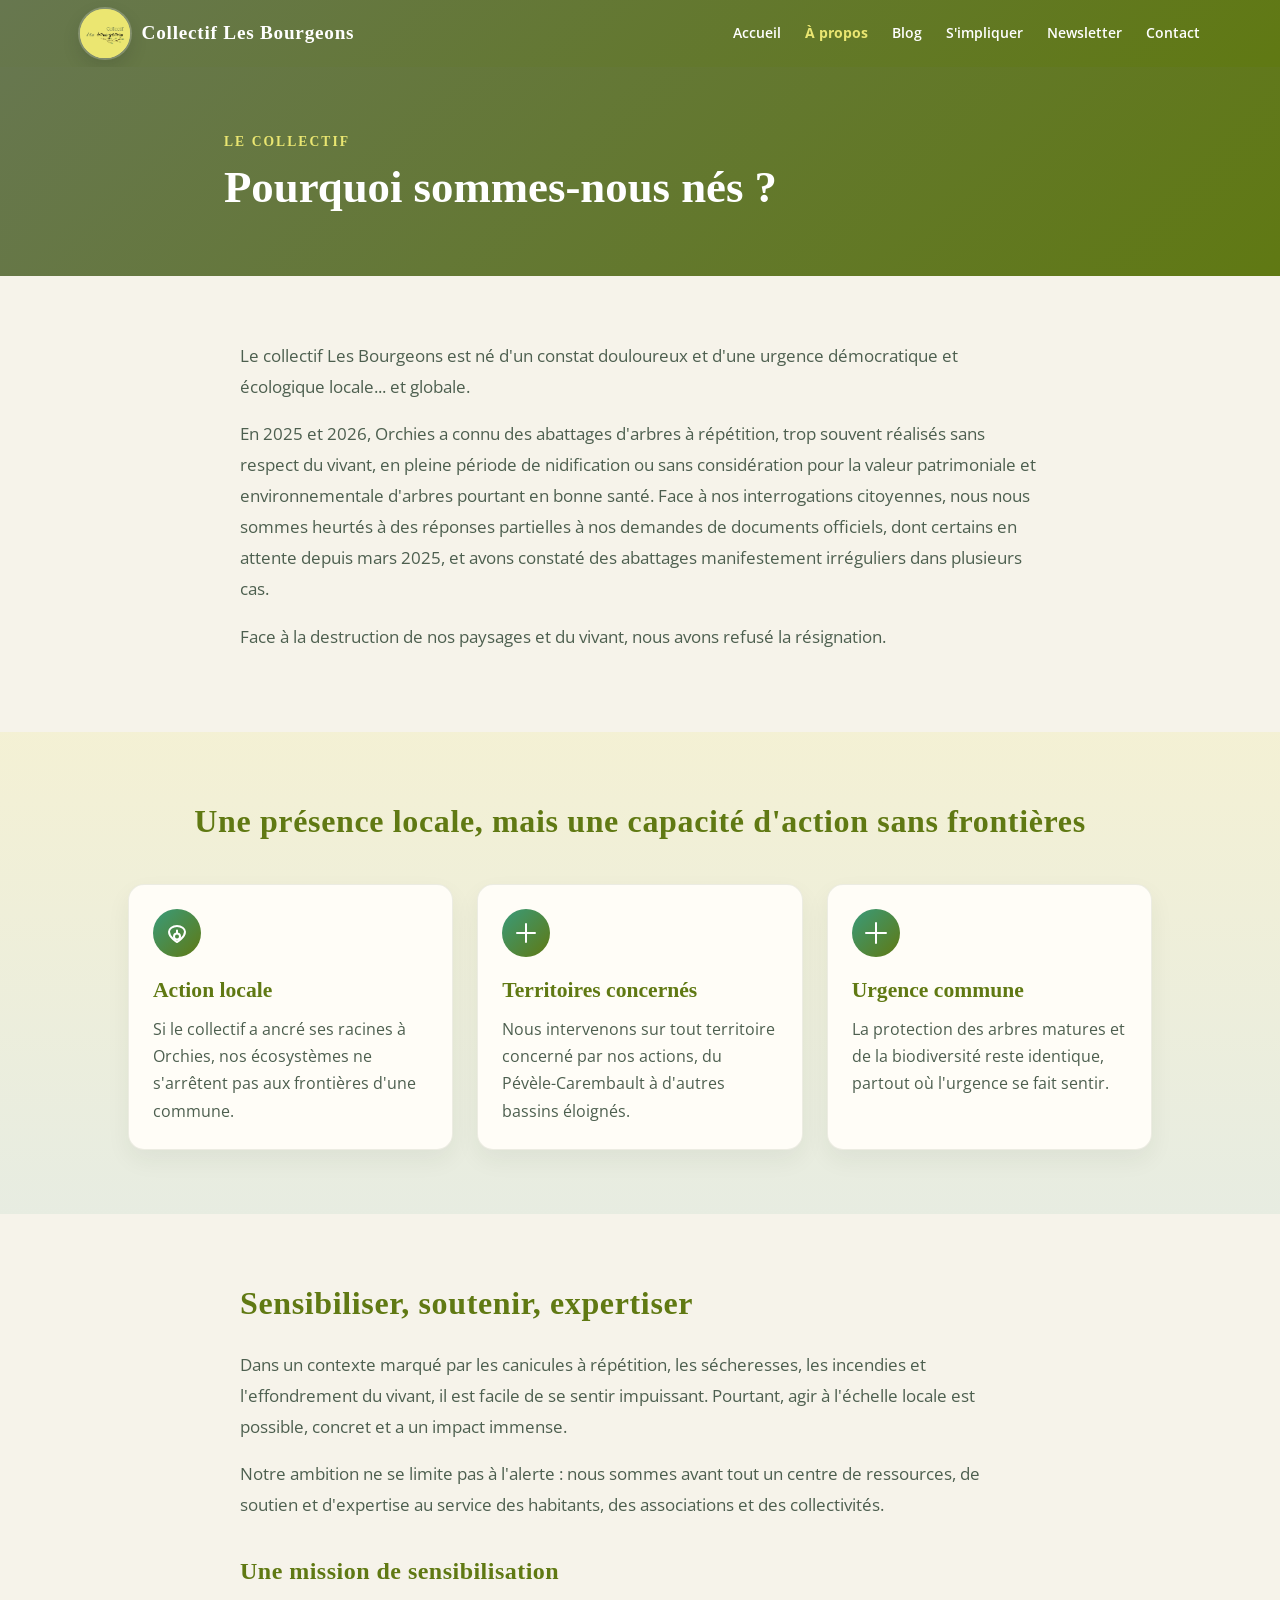
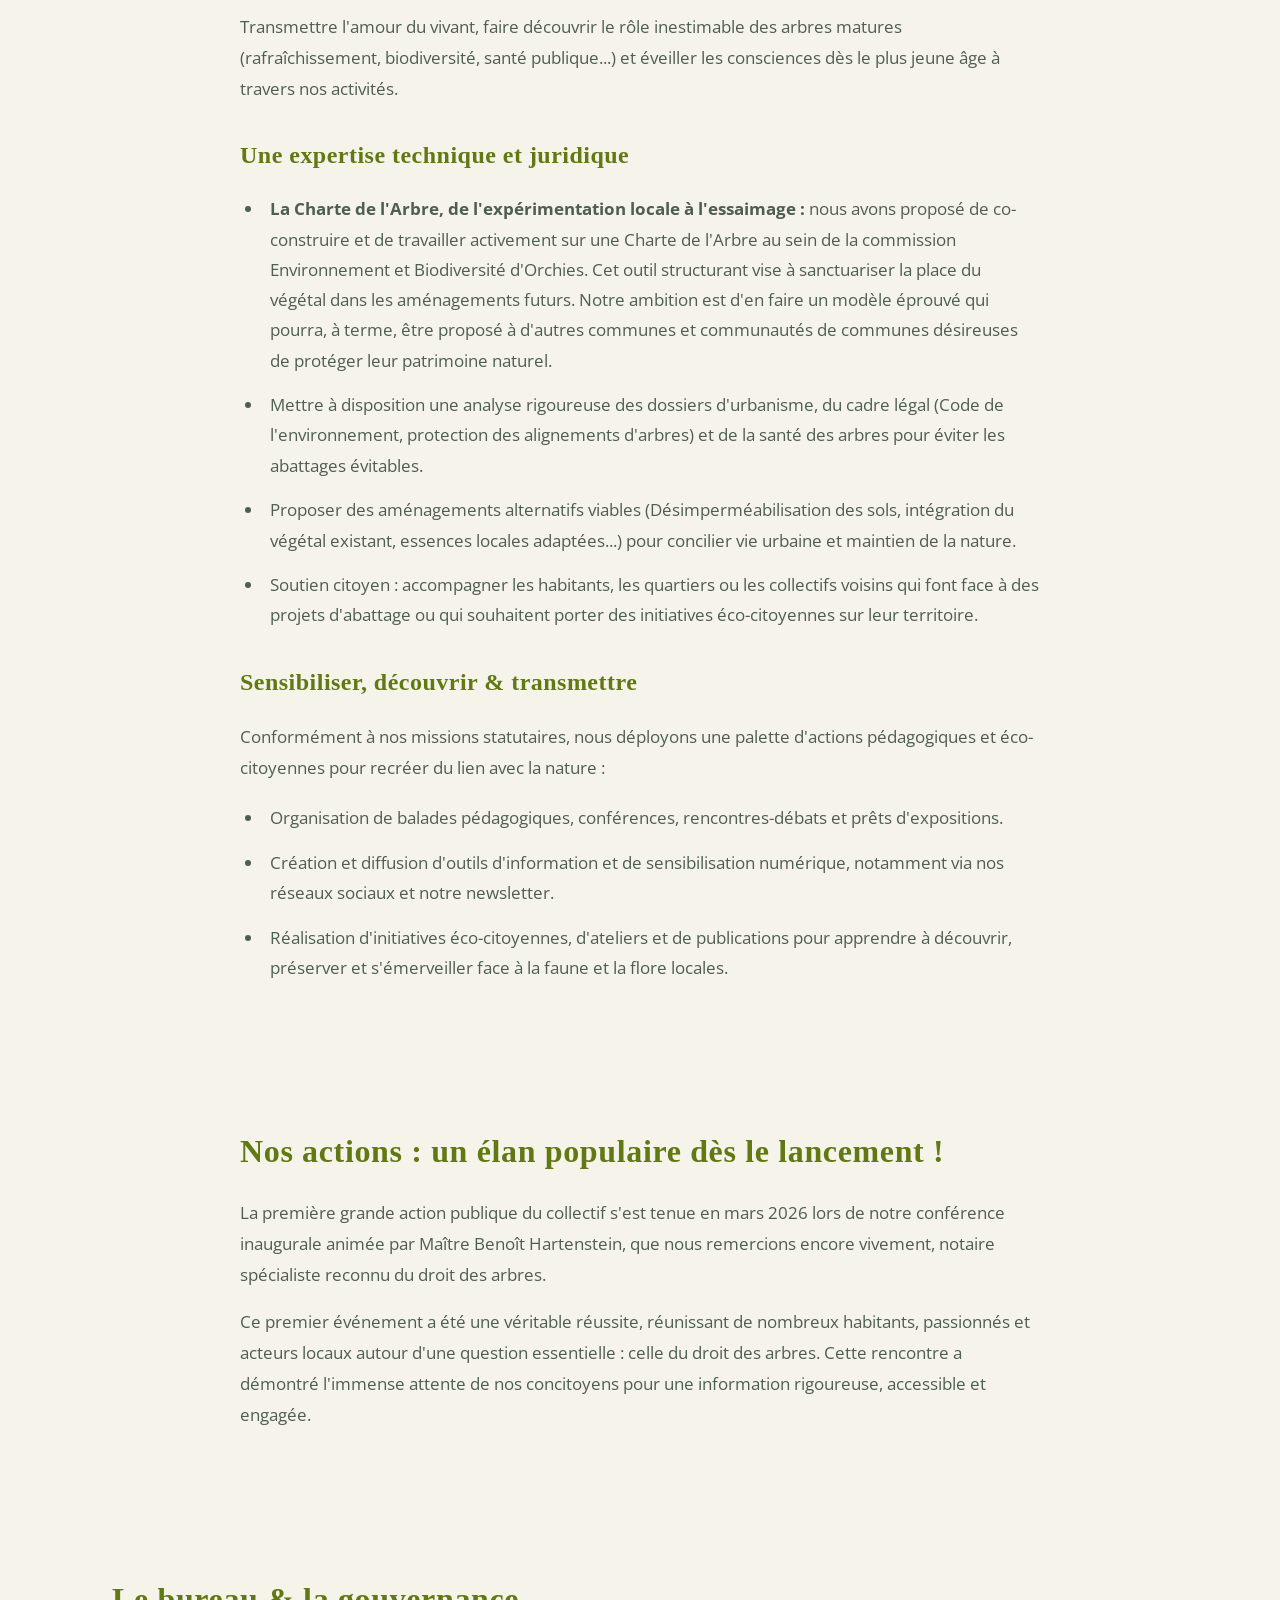
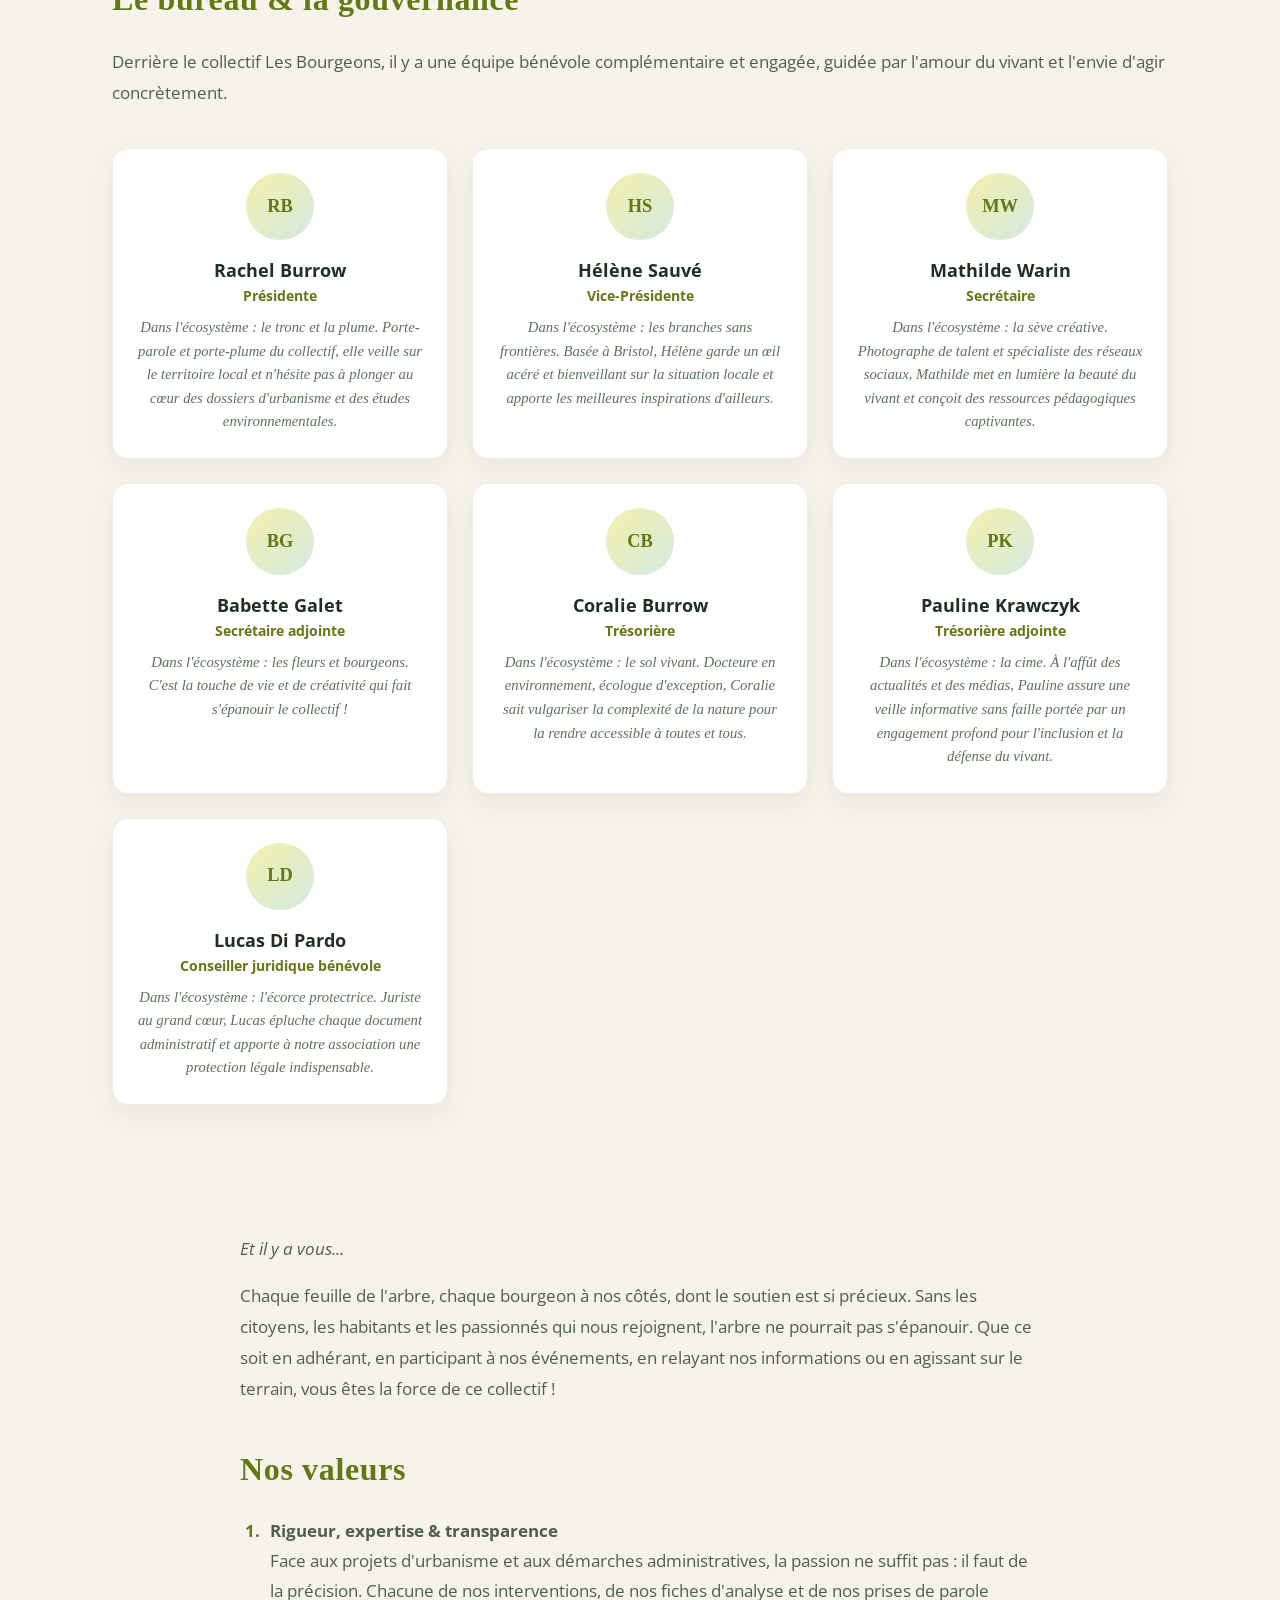
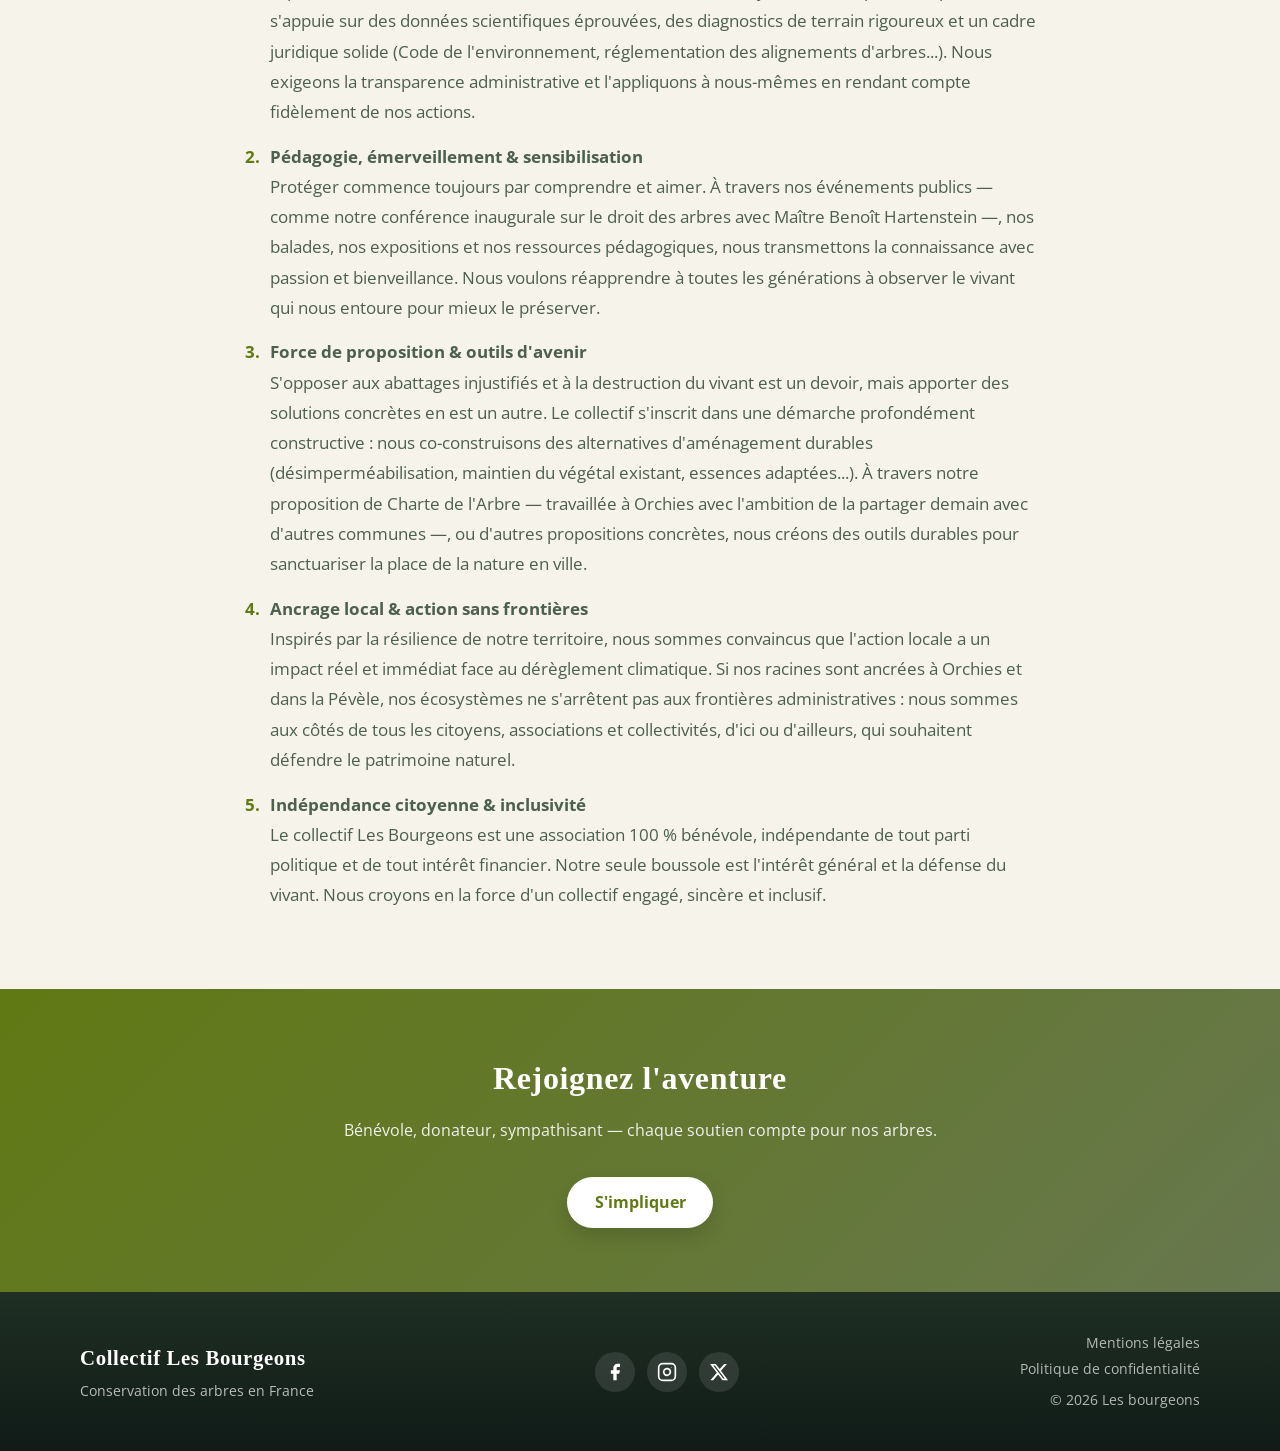
==== about.html @ 1f6fe852 "Add blog and content, match colour code" ====
<!DOCTYPE html>
<html lang="fr">
<head>
  <meta charset="UTF-8">
  <meta name="viewport" content="width=device-width, initial-scale=1.0">
  <title>À propos — Les bourgeons</title>
  <meta name="description" content="Découvrez l'histoire, la mission et l'équipe de l'association Les bourgeons, dédiée à la conservation des arbres en France.">
  <link rel="preconnect" href="https://fonts.googleapis.com">
  <link rel="preconnect" href="https://fonts.gstatic.com" crossorigin>
  <link href="https://fonts.googleapis.com/css2?family=Open+Sans:wght@400;500;600;700;800&display=swap" rel="stylesheet">
  <link rel="stylesheet" href="styles.css">
</head>
<body>

  <!-- Navigation -->
  <nav class="navbar">
    <div class="navbar-inner">
      <div class="navbar-row">
        <a href="index.html" class="brand">
          <div class="brand-logo">
            <img src="images/logo-yellow.jpg" alt="Collectif Les Bourgeons logo" />
          </div>
          <span class="brand-name">Collectif Les Bourgeons</span>
        </a>
        <div class="nav-links">
          <a href="index.html">Accueil</a>
          <a href="about.html" class="active">À propos</a>
          <a href="blog.html">Blog</a>
          <a href="get-involved.html">S'impliquer</a>
          <a href="newsletter.html">Newsletter</a>
          <a href="contact.html">Contact</a>
        </div>
        <button id="menu-btn" class="menu-btn" aria-label="Ouvrir le menu">
          <svg fill="none" stroke="currentColor" viewBox="0 0 24 24">
            <path stroke-linecap="round" stroke-linejoin="round" stroke-width="2" d="M4 6h16M4 12h16M4 18h16"/>
          </svg>
        </button>
      </div>
      <div id="mobile-menu" class="mobile-menu">
        <div class="mobile-menu-inner">
          <a href="index.html">Accueil</a>
          <a href="about.html" class="active">À propos</a>
          <a href="blog.html">Blog</a>
          <a href="get-involved.html">S'impliquer</a>
          <a href="newsletter.html">Newsletter</a>
          <a href="contact.html">Contact</a>
        </div>
      </div>
    </div>
  </nav>

  <main>

    <section class="page-header">
      <div class="page-header-inner">
        <p class="page-header-eyebrow">Le collectif</p>
        <h1 class="page-header-title">Pourquoi sommes-nous nés ?</h1>
      </div>
    </section>

    <section class="content-section">
      <p class="body-text">
        Le collectif Les Bourgeons est né d'un constat douloureux et d'une urgence démocratique et écologique locale... et globale.
      </p>
      <p class="body-text">
        En 2025 et 2026, Orchies a connu des abattages d'arbres à répétition, trop souvent réalisés sans respect du vivant, en pleine période de nidification ou sans considération pour la valeur patrimoniale et environnementale d'arbres pourtant en bonne santé. Face à nos interrogations citoyennes, nous nous sommes heurtés à des réponses partielles à nos demandes de documents officiels, dont certains en attente depuis mars 2025, et avons constaté des abattages manifestement irréguliers dans plusieurs cas.
      </p>
      <p class="body-text">
        Face à la destruction de nos paysages et du vivant, nous avons refusé la résignation.
      </p>
    </section>

    <section class="section-tinted">
      <div class="section-tinted-inner">
        <h2 class="section-title section-title-center">Une présence locale, mais une capacité d'action sans frontières</h2>
        <div class="feature-grid">
          <div class="feature-card">
            <div class="feature-icon">
              <svg fill="none" stroke="currentColor" stroke-width="2" viewBox="0 0 24 24">
                <path stroke-linecap="round" stroke-linejoin="round" d="M12 21s-8-4.35-8-10.16C4 7.64 7.58 5 12 5s8 2.64 8 5.84C20 16.65 12 21 12 21z"/>
                <path stroke-linecap="round" stroke-linejoin="round" d="M12 9.5v3m0 0c1.66 0 3 1.34 3 3s-1.34 3-3 3-3-1.34-3-3 1.34-3 3-3z"/>
              </svg>
            </div>
            <h3>Action locale</h3>
            <p>Si le collectif a ancré ses racines à Orchies, nos écosystèmes ne s'arrêtent pas aux frontières d'une commune.</p>
          </div>
          <div class="feature-card">
            <div class="feature-icon">
              <svg fill="none" stroke="currentColor" stroke-width="2" viewBox="0 0 24 24">
                <path stroke-linecap="round" stroke-linejoin="round" d="M3 12h18M12 3v18"/>
              </svg>
            </div>
            <h3>Territoires concernés</h3>
            <p>Nous intervenons sur tout territoire concerné par nos actions, du Pévèle-Carembault à d'autres bassins éloignés.</p>
          </div>
          <div class="feature-card">
            <div class="feature-icon">
              <svg fill="none" stroke="currentColor" stroke-width="2" viewBox="0 0 24 24">
                <path stroke-linecap="round" stroke-linejoin="round" d="M12 2v20M2 12h20"/>
              </svg>
            </div>
            <h3>Urgence commune</h3>
            <p>La protection des arbres matures et de la biodiversité reste identique, partout où l'urgence se fait sentir.</p>
          </div>
        </div>
      </div>
    </section>

    <section class="content-section">
      <h2 class="section-title">Sensibiliser, soutenir, expertiser</h2>
      <p class="body-text">
        Dans un contexte marqué par les canicules à répétition, les sécheresses, les incendies et l'effondrement du vivant, il est facile de se sentir impuissant. Pourtant, agir à l'échelle locale est possible, concret et a un impact immense.
      </p>
      <p class="body-text">
        Notre ambition ne se limite pas à l'alerte : nous sommes avant tout un centre de ressources, de soutien et d'expertise au service des habitants, des associations et des collectivités.
      </p>

      <h3 class="section-title" style="font-size: 1.5rem; margin-top: 2rem;">Une mission de sensibilisation</h3>
      <p class="body-text">
        Transmettre l'amour du vivant, faire découvrir le rôle inestimable des arbres matures (rafraîchissement, biodiversité, santé publique...) et éveiller les consciences dès le plus jeune âge à travers nos activités.
      </p>

      <h3 class="section-title" style="font-size: 1.5rem; margin-top: 2rem;">Une expertise technique et juridique</h3>
      <ul class="about-bullets">
        <li>
          <strong>La Charte de l'Arbre, de l'expérimentation locale à l'essaimage :</strong> nous avons proposé de co-construire et de travailler activement sur une Charte de l'Arbre au sein de la commission Environnement et Biodiversité d'Orchies. Cet outil structurant vise à sanctuariser la place du végétal dans les aménagements futurs. Notre ambition est d'en faire un modèle éprouvé qui pourra, à terme, être proposé à d'autres communes et communautés de communes désireuses de protéger leur patrimoine naturel.
        </li>
        <li>
          Mettre à disposition une analyse rigoureuse des dossiers d'urbanisme, du cadre légal (Code de l'environnement, protection des alignements d'arbres) et de la santé des arbres pour éviter les abattages évitables.
        </li>
        <li>
          Proposer des aménagements alternatifs viables (Désimperméabilisation des sols, intégration du végétal existant, essences locales adaptées...) pour concilier vie urbaine et maintien de la nature.
        </li>
        <li>
          Soutien citoyen : accompagner les habitants, les quartiers ou les collectifs voisins qui font face à des projets d'abattage ou qui souhaitent porter des initiatives éco-citoyennes sur leur territoire.
        </li>
      </ul>

      <h3 class="section-title" style="font-size: 1.5rem; margin-top: 2rem;">Sensibiliser, découvrir &amp; transmettre</h3>
      <p class="body-text">
        Conformément à nos missions statutaires, nous déployons une palette d'actions pédagogiques et éco-citoyennes pour recréer du lien avec la nature :
      </p>
      <ul class="about-bullets">
        <li>Organisation de balades pédagogiques, conférences, rencontres-débats et prêts d'expositions.</li>
        <li>Création et diffusion d'outils d'information et de sensibilisation numérique, notamment via nos réseaux sociaux et notre newsletter.</li>
        <li>Réalisation d'initiatives éco-citoyennes, d'ateliers et de publications pour apprendre à découvrir, préserver et s'émerveiller face à la faune et la flore locales.</li>
      </ul>
    </section>

    <section class="content-section">
      <h2 class="section-title">Nos actions : un élan populaire dès le lancement !</h2>
      <p class="body-text">
        La première grande action publique du collectif s'est tenue en mars 2026 lors de notre conférence inaugurale animée par Maître Benoît Hartenstein, que nous remercions encore vivement, notaire spécialiste reconnu du droit des arbres.
      </p>
      <p class="body-text">
        Ce premier événement a été une véritable réussite, réunissant de nombreux habitants, passionnés et acteurs locaux autour d'une question essentielle : celle du droit des arbres. Cette rencontre a démontré l'immense attente de nos concitoyens pour une information rigoureuse, accessible et engagée.
      </p>
    </section>

    <section class="content-section content-section-wide">
      <h2 class="section-title">Le bureau &amp; la gouvernance</h2>
      <p class="body-text lead-text">
        Derrière le collectif Les Bourgeons, il y a une équipe bénévole complémentaire et engagée, guidée par l'amour du vivant et l'envie d'agir concrètement.
      </p>
      <div class="team-grid">
        <div class="team-card">
          <div class="avatar-circle"><span>RB</span></div>
          <p class="team-name">Rachel Burrow</p>
          <p class="team-role">Présidente</p>
          <p class="team-bio">Dans l'écosystème : le tronc et la plume. Porte-parole et porte-plume du collectif, elle veille sur le territoire local et n'hésite pas à plonger au cœur des dossiers d'urbanisme et des études environnementales.</p>
        </div>
        <div class="team-card">
          <div class="avatar-circle"><span>HS</span></div>
          <p class="team-name">Hélène Sauvé</p>
          <p class="team-role">Vice-Présidente</p>
          <p class="team-bio">Dans l'écosystème : les branches sans frontières. Basée à Bristol, Hélène garde un œil acéré et bienveillant sur la situation locale et apporte les meilleures inspirations d'ailleurs.</p>
        </div>
        <div class="team-card">
          <div class="avatar-circle"><span>MW</span></div>
          <p class="team-name">Mathilde Warin</p>
          <p class="team-role">Secrétaire</p>
          <p class="team-bio">Dans l'écosystème : la sève créative. Photographe de talent et spécialiste des réseaux sociaux, Mathilde met en lumière la beauté du vivant et conçoit des ressources pédagogiques captivantes.</p>
        </div>
        <div class="team-card">
          <div class="avatar-circle"><span>BG</span></div>
          <p class="team-name">Babette Galet</p>
          <p class="team-role">Secrétaire adjointe</p>
          <p class="team-bio">Dans l'écosystème : les fleurs et bourgeons. C'est la touche de vie et de créativité qui fait s'épanouir le collectif !</p>
        </div>
        <div class="team-card">
          <div class="avatar-circle"><span>CB</span></div>
          <p class="team-name">Coralie Burrow</p>
          <p class="team-role">Trésorière</p>
          <p class="team-bio">Dans l'écosystème : le sol vivant. Docteure en environnement, écologue d'exception, Coralie sait vulgariser la complexité de la nature pour la rendre accessible à toutes et tous.</p>
        </div>
        <div class="team-card">
          <div class="avatar-circle"><span>PK</span></div>
          <p class="team-name">Pauline Krawczyk</p>
          <p class="team-role">Trésorière adjointe</p>
          <p class="team-bio">Dans l'écosystème : la cime. À l'affût des actualités et des médias, Pauline assure une veille informative sans faille portée par un engagement profond pour l'inclusion et la défense du vivant.</p>
        </div>
        <div class="team-card">
          <div class="avatar-circle"><span>LD</span></div>
          <p class="team-name">Lucas Di Pardo</p>
          <p class="team-role">Conseiller juridique bénévole</p>
          <p class="team-bio">Dans l'écosystème : l'écorce protectrice. Juriste au grand cœur, Lucas épluche chaque document administratif et apporte à notre association une protection légale indispensable.</p>
        </div>
      </div>
    </section>

    <section class="content-section">
      <p class="body-text">
        <em>Et il y a vous...</em>
      </p>
      <p class="body-text">
        Chaque feuille de l'arbre, chaque bourgeon à nos côtés, dont le soutien est si précieux. Sans les citoyens, les habitants et les passionnés qui nous rejoignent, l'arbre ne pourrait pas s'épanouir. Que ce soit en adhérant, en participant à nos événements, en relayant nos informations ou en agissant sur le terrain, vous êtes la force de ce collectif !
      </p>

      <h2 class="section-title" style="margin-top: 2.5rem;">Nos valeurs</h2>
      <ol class="value-list">
        <li>
          <strong>Rigueur, expertise &amp; transparence</strong><br>
          Face aux projets d'urbanisme et aux démarches administratives, la passion ne suffit pas : il faut de la précision. Chacune de nos interventions, de nos fiches d'analyse et de nos prises de parole s'appuie sur des données scientifiques éprouvées, des diagnostics de terrain rigoureux et un cadre juridique solide (Code de l'environnement, réglementation des alignements d'arbres...). Nous exigeons la transparence administrative et l'appliquons à nous-mêmes en rendant compte fidèlement de nos actions.
        </li>
        <li>
          <strong>Pédagogie, émerveillement &amp; sensibilisation</strong><br>
          Protéger commence toujours par comprendre et aimer. À travers nos événements publics — comme notre conférence inaugurale sur le droit des arbres avec Maître Benoît Hartenstein —, nos balades, nos expositions et nos ressources pédagogiques, nous transmettons la connaissance avec passion et bienveillance. Nous voulons réapprendre à toutes les générations à observer le vivant qui nous entoure pour mieux le préserver.
        </li>
        <li>
          <strong>Force de proposition &amp; outils d'avenir</strong><br>
          S'opposer aux abattages injustifiés et à la destruction du vivant est un devoir, mais apporter des solutions concrètes en est un autre. Le collectif s'inscrit dans une démarche profondément constructive : nous co-construisons des alternatives d'aménagement durables (désimperméabilisation, maintien du végétal existant, essences adaptées...). À travers notre proposition de Charte de l'Arbre — travaillée à Orchies avec l'ambition de la partager demain avec d'autres communes —, ou d'autres propositions concrètes, nous créons des outils durables pour sanctuariser la place de la nature en ville.
        </li>
        <li>
          <strong>Ancrage local &amp; action sans frontières</strong><br>
          Inspirés par la résilience de notre territoire, nous sommes convaincus que l'action locale a un impact réel et immédiat face au dérèglement climatique. Si nos racines sont ancrées à Orchies et dans la Pévèle, nos écosystèmes ne s'arrêtent pas aux frontières administratives : nous sommes aux côtés de tous les citoyens, associations et collectivités, d'ici ou d'ailleurs, qui souhaitent défendre le patrimoine naturel.
        </li>
        <li>
          <strong>Indépendance citoyenne &amp; inclusivité</strong><br>
          Le collectif Les Bourgeons est une association 100 % bénévole, indépendante de tout parti politique et de tout intérêt financier. Notre seule boussole est l'intérêt général et la défense du vivant. Nous croyons en la force d'un collectif engagé, sincère et inclusif.
        </li>
      </ol>
    </section>

    <section class="cta-section">
      <div class="cta-inner">
        <h2>Rejoignez l'aventure</h2>
        <p>Bénévole, donateur, sympathisant — chaque soutien compte pour nos arbres.</p>
        <a href="get-involved.html" class="btn btn-white">S'impliquer</a>
      </div>
    </section>

  </main>

  <!-- Footer -->
  <footer class="site-footer">
    <div class="footer-inner">
      <div class="footer-row">
        <div class="footer-brand">
          <p>Collectif Les Bourgeons</p>
          <p>Conservation des arbres en France</p>
        </div>
        <div class="footer-socials">
          <a href="#VOTRE-LIEN-FACEBOOK" class="footer-social-icon" aria-label="Facebook">
            <svg fill="currentColor" viewBox="0 0 24 24"><path d="M18 2h-3a5 5 0 0 0-5 5v3H7v4h3v8h4v-8h3l1-4h-4V7a1 1 0 0 1 1-1h3z"/></svg>
          </a>
          <a href="#VOTRE-LIEN-INSTAGRAM" class="footer-social-icon" aria-label="Instagram">
            <svg fill="none" stroke="currentColor" stroke-width="2" viewBox="0 0 24 24"><rect x="2" y="2" width="20" height="20" rx="5"/><path d="M16 11.37A4 4 0 1 1 12.63 8 4 4 0 0 1 16 11.37z"/><circle cx="17.5" cy="6.5" r="0.5" fill="white" stroke="none"/></svg>
          </a>
          <a href="#VOTRE-LIEN-X" class="footer-social-icon" aria-label="X (Twitter)">
            <svg fill="currentColor" viewBox="0 0 24 24"><path d="M18.244 2.25h3.308l-7.227 8.26 8.502 11.24H16.17l-5.214-6.817L4.99 21.75H1.68l7.73-8.835L1.254 2.25H8.08l4.713 6.231zm-1.161 17.52h1.833L7.084 4.126H5.117z"/></svg>
          </a>
        </div>
        <div class="footer-legal">
          <a href="legal.html">Mentions légales</a>
          <a href="legal.html#rgpd">Politique de confidentialité</a>
          <p>© 2026 Les bourgeons</p>
        </div>
      </div>
    </div>
  </footer>

  <script>
    const btn = document.getElementById('menu-btn');
    const menu = document.getElementById('mobile-menu');
    btn.addEventListener('click', () => menu.classList.toggle('is-open'));
  </script>
</body>
</html>
---- styles.css ----
@font-face {
  font-family: 'Karumbi';
  src: local('Karumbi'), local('URW Chancery L'), serif;
  font-display: swap;
}

@font-face {
  font-family: 'Cooper BT';
  src: local('Cooper BT'), local('Cooper Lt BT'), local('Georgia'), serif;
  font-display: swap;
}

:root {
  --brand-yellow: #eae671;
  --brand-olive: #607913;
  --brand-sage: #67774f;
  --brand-teal: #399b7a;
  --brand-cream: #f6f3ea;
  --brand-card: #fffdf7;
  --brand-text: #23311d;
  --brand-deep: #1f2f24;
  --brand-soft: rgba(103, 119, 79, 0.12);
  --brand-shadow: rgba(31, 47, 36, 0.14);
}

/* =========================================
   Les bourgeons — Stylesheet
   ========================================= */

/* ---------- Reset & base ---------- */
* {
  box-sizing: border-box;
}

html {
  scroll-behavior: smooth;
}

body {
  margin: 0;
  min-height: 100vh;
  display: flex;
  flex-direction: column;
  font-family: 'Open Sans', Arial, sans-serif;
  background: var(--brand-cream);
  color: var(--brand-text);
  line-height: 1.6;
}

a {
  text-decoration: none;
  color: inherit;
}

p,
li,
label,
input,
select,
textarea,
button,
span,
small,
a {
  font-family: 'Open Sans', Arial, sans-serif;
}

ul,
p,
h1,
h2,
h3,
h4 {
  margin: 0;
}

img {
  max-width: 100%;
  display: block;
}

main {
  flex: 1;
}

.container {
  max-width: 72rem;
  margin: 0 auto;
  padding: 0 1rem;
}

h1,
h3,
h4,
.brand-name,
.hero-title,
.page-header-title,
.quote,
.contact-note,
.donation-note,
.team-bio,
.mailchimp-placeholder-title,
.benefit-title {
  font-family: 'Karumbi', 'Cooper BT', Georgia, serif;
}

h2,
.section-title,
.contact-heading,
.newsletter-box h2,
.social h2,
.involve-content h2,
.newsletter-nudge-inner h2,
.cta-inner h2,
.page-header-eyebrow,
.hero-eyebrow,
.mission h2 {
  font-family: 'Cooper BT', 'Georgia', serif;
  letter-spacing: 0.02em;
}

blockquote,
.quote,
.contact-note,
.donation-note,
.mailchimp-placeholder-text,
.team-bio {
  font-family: 'Karumbi', 'Cooper BT', Georgia, serif;
  font-style: italic;
}

/* =========================================
   Navigation
   ========================================= */
.navbar {
  background: linear-gradient(135deg, var(--brand-sage), var(--brand-olive));
  color: white;
  box-shadow: 0 4px 16px rgba(31, 47, 36, 0.18);
}

.navbar-inner {
  max-width: 72rem;
  margin: 0 auto;
  padding: 0 1rem;
}

.navbar-row {
  display: flex;
  align-items: center;
  justify-content: space-between;
  height: 4.2rem;
}

.brand {
  display: flex;
  align-items: center;
  gap: 0.75rem;
}

.brand-logo {
  width: 3.1rem;
  height: 3.1rem;
  border-radius: 50%;
  overflow: hidden;
  display: flex;
  align-items: center;
  justify-content: center;
  flex-shrink: 0;
  background: linear-gradient(135deg, var(--brand-yellow), #f7ef9c);
  box-shadow: 0 0 0 2px rgba(255, 255, 255, 0.22), 0 8px 18px rgba(31, 47, 36, 0.18);
}

.brand-logo img {
  width: 100%;
  height: 100%;
  object-fit: cover;
  display: block;
}

.brand-name {
  font-weight: 700;
  font-size: 1.2rem;
  letter-spacing: 0.04em;
  color: white;
}

.nav-links {
  display: none;
  align-items: center;
  gap: 1.5rem;
  font-size: 0.875rem;
  font-weight: 600;
}

.nav-links a {
  transition: color 0.2s ease, transform 0.2s ease;
}

.nav-links a:hover {
  color: var(--brand-yellow);
  transform: translateY(-1px);
}

.nav-links a.active {
  color: var(--brand-yellow);
  font-weight: 700;
}

.menu-btn {
  display: inline-flex;
  background: rgba(255, 255, 255, 0.08);
  border: 1px solid rgba(255, 255, 255, 0.2);
  padding: 0.5rem;
  border-radius: 0.5rem;
  cursor: pointer;
  color: white;
  transition: background-color 0.2s ease;
}

.menu-btn:hover {
  background-color: rgba(255, 255, 255, 0.14);
}

.menu-btn svg {
  width: 1.5rem;
  height: 1.5rem;
}

.mobile-menu {
  display: none;
  padding-bottom: 1rem;
}

.mobile-menu.is-open {
  display: block;
}

.mobile-menu-inner {
  display: flex;
  flex-direction: column;
  gap: 0.75rem;
  font-size: 0.875rem;
  font-weight: 600;
  padding-top: 0.75rem;
  border-top: 1px solid rgba(255, 255, 255, 0.18);
}

.mobile-menu-inner a {
  padding: 0.25rem 0;
  transition: color 0.2s ease;
}

.mobile-menu-inner a:hover {
  color: var(--brand-yellow);
}

.mobile-menu-inner a.active {
  color: var(--brand-yellow);
  font-weight: 700;
}

@media (min-width: 768px) {
  .nav-links {
    display: flex;
  }
  .menu-btn {
    display: none;
  }
  .mobile-menu {
    display: none !important;
  }
}

/* =========================================
   Hero
   ========================================= */
.hero {
  position: relative;
  background-image: linear-gradient(rgba(31, 47, 36, 0.32), rgba(31, 47, 36, 0.38)), url('images/couverture-arbres.jpg');
  background-size: cover;
  background-position: center;
  background-repeat: no-repeat;
  color: white;
  padding: 4rem 1rem 6.5rem;
}

.hero-inner {
  max-width: 58rem;
  margin: 0 auto;
  text-align: center;
  background: rgba(25, 35, 30, 0.46);
  border: 1px solid rgba(255, 255, 255, 0.12);
  border-radius: 1.2rem;
  padding: 2.2rem 1.4rem 2.5rem;
  box-shadow: 0 10px 26px rgba(15, 21, 19, 0.14);
}

.hero-logo-wrap {
  display: flex;
  justify-content: center;
  margin-bottom: 1rem;
}

.hero-logo {
  width: 7.25rem;
  height: 7.25rem;
  object-fit: contain;
  border-radius: 50%;
  border: 2px solid rgba(234, 230, 113, 0.8);
  background: rgba(234, 230, 113, 0.08);
  box-shadow: 0 8px 18px rgba(0, 0, 0, 0.08);
}

.hero-eyebrow {
  color: var(--brand-yellow);
  font-size: 0.8rem;
  font-weight: 700;
  text-transform: uppercase;
  letter-spacing: 0.14em;
  margin-bottom: 0.7rem;
}

.hero-title {
  font-size: 2.2rem;
  line-height: 1.1;
  font-weight: 700;
  margin-bottom: 0.9rem;
  letter-spacing: 0.02em;
}

.hero-subtitle {
  font-size: 1.02rem;
  color: rgba(255, 255, 255, 0.92);
  margin-bottom: 1.8rem;
  max-width: 39rem;
  margin-left: auto;
  margin-right: auto;
  line-height: 1.7;
}

.hero-actions {
  display: flex;
  flex-direction: column;
  gap: 0.9rem;
  justify-content: center;
}

.btn {
  display: inline-block;
  font-weight: 700;
  padding: 0.8rem 1.7rem;
  border-radius: 9999px;
  transition: transform 0.2s ease, box-shadow 0.2s ease, background-color 0.2s ease;
}

.btn:hover {
  transform: translateY(-1px);
}

.btn-white {
  background: white;
  color: var(--brand-olive);
  box-shadow: 0 8px 20px rgba(0, 0, 0, 0.14);
}

.btn-white:hover {
  box-shadow: 0 10px 24px rgba(0, 0, 0, 0.18);
}

.btn-outline {
  border: 2px solid rgba(255, 255, 255, 0.7);
  color: white;
}

.btn-outline:hover {
  background-color: rgba(255, 255, 255, 0.08);
}

.btn-solid-green {
  background: linear-gradient(135deg, var(--brand-teal), var(--brand-olive));
  color: white;
  box-shadow: 0 8px 20px rgba(57, 155, 122, 0.25);
}

.btn-solid-green:hover {
  background: linear-gradient(135deg, #2f8e6a, var(--brand-olive));
}

.hero-curve {
  position: absolute;
  bottom: 0;
  left: 0;
  right: 0;
  height: 4rem;
  background-color: var(--brand-cream);
  clip-path: ellipse(72% 100% at 50% 100%);
}

@media (min-width: 640px) {
  .hero-title {
    font-size: 3.1rem;
  }
  .hero-subtitle {
    font-size: 1.25rem;
  }
  .hero-actions {
    flex-direction: row;
  }
}

@media (min-width: 1024px) {
  .hero-title {
    font-size: 4rem;
  }
}

/* =========================================
   Mission
   ========================================= */
.mission {
  max-width: 52rem;
  margin: 0 auto;
  padding: 4rem 1rem 3.5rem;
  text-align: center;
}

.mission h2 {
  font-size: 2rem;
  color: var(--brand-olive);
  margin-bottom: 1rem;
}

.mission p {
  color: #4d5d4c;
  font-size: 1.04rem;
  line-height: 1.8;
  margin-bottom: 0.9rem;
}

.mission-link {
  display: inline-block;
  margin-top: 1.5rem;
  color: var(--brand-olive);
  font-weight: 700;
  border-bottom: 2px solid var(--brand-olive);
  transition: border-color 0.2s ease, color 0.2s ease;
}

.mission-link:hover {
  color: var(--brand-teal);
  border-color: var(--brand-teal);
}

@media (min-width: 640px) {
  .mission h2 {
    font-size: 2.25rem;
  }
}

/* =========================================
   Key figures
   ========================================= */
.key-figures {
  background: linear-gradient(180deg, rgba(234, 230, 113, 0.18), rgba(57, 155, 122, 0.05));
  padding: 2.8rem 1rem;
}

.key-figures-grid {
  max-width: 64rem;
  margin: 0 auto;
  display: grid;
  grid-template-columns: 1fr;
  gap: 1.5rem;
  text-align: center;
}

.key-figures-grid .figure-number {
  font-size: 2.2rem;
  font-weight: 700;
  color: var(--brand-olive);
  font-family: 'Cooper BT', Georgia, serif;
}

.key-figures-grid .figure-label {
  color: #4d5c43;
  margin-top: 0.2rem;
  font-size: 0.96rem;
}

@media (min-width: 640px) {
  .key-figures-grid {
    grid-template-columns: repeat(3, 1fr);
  }
}

/* =========================================
   Social media
   ========================================= */
.social {
  background: linear-gradient(135deg, var(--brand-olive), #4d643a);
  color: white;
  padding: 4.2rem 1rem;
}

.social-inner {
  max-width: 64rem;
  margin: 0 auto;
  text-align: center;
}

.social h2 {
  font-size: 1.9rem;
  margin-bottom: 0.7rem;
}

.social-lead {
  color: rgba(255, 255, 255, 0.9);
  margin-bottom: 2.4rem;
  font-size: 1.04rem;
  max-width: 38rem;
  margin-left: auto;
  margin-right: auto;
  line-height: 1.7;
}

.social-links {
  display: flex;
  flex-direction: column;
  gap: 1rem;
  justify-content: center;
}

.social-link {
  display: flex;
  align-items: center;
  justify-content: center;
  gap: 0.75rem;
  background: rgba(255, 255, 255, 0.08);
  border: 1px solid rgba(255, 255, 255, 0.2);
  border-radius: 0.9rem;
  padding: 1rem 2rem;
  font-weight: 700;
  font-size: 1.08rem;
  transition: background-color 0.2s ease, transform 0.2s ease;
}

.social-link:hover {
  background: rgba(234, 230, 113, 0.12);
  transform: translateY(-1px);
}

.social-link svg {
  width: 1.5rem;
  height: 1.5rem;
  flex-shrink: 0;
}

@media (min-width: 640px) {
  .social h2 {
    font-size: 2.2rem;
  }
  .social-links {
    flex-direction: row;
  }
}

/* =========================================
   Newsletter CTA
   ========================================= */
.newsletter-cta {
  padding: 4.3rem 1rem;
}

.newsletter-box {
  max-width: 42rem;
  margin: 0 auto;
  text-align: center;
  background: linear-gradient(135deg, #edf0c2, #dde7b3);
  border: 1px solid rgba(96, 121, 19, 0.12);
  border-radius: 0.9rem;
  padding: 2.3rem 1.4rem;
  box-shadow: 0 8px 18px rgba(96, 121, 19, 0.09);
}

.newsletter-box h2 {
  font-size: 1.9rem;
  color: var(--brand-deep);
  margin-bottom: 0.5rem;
}

.newsletter-box p {
  color: #364532;
  margin-bottom: 1.7rem;
  font-size: 1rem;
}

/* =========================================
   Footer
   ========================================= */
.site-footer {
  background: linear-gradient(180deg, var(--brand-deep), #101b17);
  color: white;
}

.footer-inner {
  max-width: 72rem;
  margin: 0 auto;
  padding: 2.5rem 1rem;
}

.footer-row {
  display: flex;
  flex-direction: column;
  align-items: center;
  justify-content: space-between;
  gap: 2rem;
  text-align: center;
}

.footer-brand p:first-child {
  font-family: 'Cooper BT', Georgia, serif;
  font-weight: 700;
  font-size: 1.3rem;
  letter-spacing: 0.03em;
}

.footer-brand p:last-child {
  color: rgba(255, 255, 255, 0.7);
  font-size: 0.9rem;
  margin-top: 0.25rem;
}

.footer-socials {
  display: flex;
  gap: 0.75rem;
}

.footer-social-icon {
  width: 2.5rem;
  height: 2.5rem;
  border-radius: 9999px;
  background-color: rgba(255, 255, 255, 0.1);
  display: flex;
  align-items: center;
  justify-content: center;
  transition: background-color 0.2s ease, transform 0.2s ease;
}

.footer-social-icon:hover {
  background-color: rgba(234, 230, 113, 0.15);
  transform: translateY(-1px);
}

.footer-social-icon svg {
  width: 1.25rem;
  height: 1.25rem;
}

.footer-legal {
  display: flex;
  flex-direction: column;
  align-items: center;
  gap: 0.25rem;
  font-size: 0.875rem;
  color: rgba(255, 255, 255, 0.68);
}

.footer-legal a {
  transition: color 0.2s ease;
}

.footer-legal a:hover {
  color: var(--brand-yellow);
}

.footer-legal p {
  margin-top: 0.25rem;
}

.footer-legal-details {
  width: 100%;
  margin-top: 1rem;
  padding-top: 1.25rem;
  border-top: 1px solid rgba(255, 255, 255, 0.18);
  color: rgba(255, 255, 255, 0.8);
  font-size: 0.85rem;
  line-height: 1.7;
  text-align: center;
}

.footer-legal-details h3,
.footer-legal-details h4 {
  color: white;
  margin-bottom: 0.5rem;
}

.footer-legal-details h3 {
  font-family: 'Cooper BT', Georgia, serif;
  font-size: 1.25rem;
  margin-bottom: 0.85rem;
}

.footer-legal-details h4 {
  font-family: 'Cooper BT', Georgia, serif;
  font-size: 1rem;
  margin-top: 1rem;
}

.footer-legal-details p {
  margin: 0.3rem 0;
}

.footer-legal-details a {
  color: var(--brand-yellow);
  text-decoration: underline;
}

@media (min-width: 768px) {
  .footer-row {
    flex-direction: row;
    text-align: left;
  }
  .footer-legal {
    align-items: flex-end;
  }
  .footer-legal-details {
    text-align: left;
  }
}

/* =========================================
   Page header (used on interior pages)
   ========================================= */
.page-header {
  background: linear-gradient(135deg, var(--brand-sage), var(--brand-olive));
  color: white;
  padding: 4rem 1rem;
}

.page-header-inner {
  max-width: 52rem;
  margin: 0 auto;
}

.page-header-eyebrow {
  color: var(--brand-yellow);
  font-size: 0.85rem;
  font-weight: 700;
  text-transform: uppercase;
  letter-spacing: 0.15em;
  margin-bottom: 0.6rem;
}

.page-header-title {
  font-size: 2.2rem;
  line-height: 1.1;
  font-weight: 700;
}

@media (min-width: 640px) {
  .page-header-title {
    font-size: 2.8rem;
  }
}

/* =========================================
   Generic content section
   ========================================= */
.content-section {
  max-width: 52rem;
  margin: 0 auto;
  padding: 4rem 1rem;
}

.content-section-wide {
  max-width: 68rem;
}

.section-title {
  font-size: 2rem;
  color: var(--brand-olive);
  margin-bottom: 1.25rem;
}

.section-title-center {
  text-align: center;
  margin-bottom: 2.3rem;
}

.body-text {
  color: #4d5f4f;
  font-size: 1.08rem;
  line-height: 1.8;
  margin-bottom: 1rem;
}

.lead-text {
  margin-bottom: 2.5rem;
}

.about-bullets,
.value-list {
  margin: 1.25rem 0 0;
  padding-left: 1.5rem;
  color: #4d5f4f;
  line-height: 1.8;
  font-size: 1.05rem;
}

.about-bullets li,
.value-list li {
  margin-bottom: 0.9rem;
  padding-left: 0.35rem;
}

.value-list {
  list-style: decimal;
}

.value-list li::marker {
  color: var(--brand-olive);
  font-weight: 700;
}

/* =========================================
   Tinted section (feature cards background)
   ========================================= */
.section-tinted {
  background: linear-gradient(180deg, rgba(234, 230, 113, 0.18), rgba(57, 155, 122, 0.08));
  padding: 4rem 1rem;
}

.section-tinted-inner {
  max-width: 64rem;
  margin: 0 auto;
}

/* =========================================
   Feature cards (mission & valeurs)
   ========================================= */
.feature-grid {
  display: grid;
  grid-template-columns: 1fr;
  gap: 1.5rem;
}

.feature-card {
  background: var(--brand-card);
  border: 1px solid rgba(103, 119, 79, 0.12);
  border-radius: 1rem;
  padding: 1.5rem;
  box-shadow: 0 10px 24px rgba(31, 47, 36, 0.06);
}

.feature-icon {
  width: 3rem;
  height: 3rem;
  background: linear-gradient(135deg, var(--brand-teal), var(--brand-olive));
  border-radius: 9999px;
  display: flex;
  align-items: center;
  justify-content: center;
  margin-bottom: 1rem;
}

.feature-icon svg {
  width: 1.5rem;
  height: 1.5rem;
  color: white;
}

.feature-card h3 {
  font-weight: 700;
  font-size: 1.35rem;
  margin-bottom: 0.55rem;
  color: var(--brand-olive);
}

.feature-card p {
  color: #4d5f4f;
  line-height: 1.7;
}

@media (min-width: 640px) {
  .feature-grid {
    grid-template-columns: repeat(3, 1fr);
  }
}

/* =========================================
   Team cards
   ========================================= */
.team-grid {
  display: grid;
  grid-template-columns: 1fr;
  gap: 1.5rem;
}

.team-card {
  background: white;
  border: 1px solid rgba(103, 119, 79, 0.12);
  border-radius: 1rem;
  padding: 1.5rem;
  box-shadow: 0 10px 24px rgba(31, 47, 36, 0.06);
  text-align: center;
}

.avatar-circle {
  width: 4.2rem;
  height: 4.2rem;
  background: linear-gradient(135deg, rgba(234, 230, 113, 0.6), rgba(57, 155, 122, 0.22));
  border-radius: 9999px;
  margin: 0 auto 1rem;
  display: flex;
  align-items: center;
  justify-content: center;
}

.avatar-circle span {
  color: var(--brand-olive);
  font-weight: 700;
  font-size: 1.15rem;
  font-family: 'Cooper BT', Georgia, serif;
}

.team-name {
  font-weight: 700;
  font-size: 1.1rem;
  color: var(--brand-deep);
}

.team-role {
  color: var(--brand-olive);
  font-size: 0.9rem;
  font-weight: 700;
}

.team-bio {
  color: #5e6f5d;
  font-size: 0.92rem;
  margin-top: 0.55rem;
  line-height: 1.6;
}

.team-placeholder-note {
  color: #6f7d68;
  font-size: 0.875rem;
  margin-top: 1.5rem;
  text-align: center;
  font-style: italic;
}

@media (min-width: 640px) {
  .team-grid {
    grid-template-columns: repeat(2, 1fr);
  }
}

@media (min-width: 1024px) {
  .team-grid {
    grid-template-columns: repeat(3, 1fr);
  }
}

/* =========================================
   CTA section (green, on interior pages)
   ========================================= */
.cta-section {
  background: linear-gradient(135deg, var(--brand-olive), var(--brand-sage));
  color: white;
  padding: 4rem 1rem;
}

.cta-inner {
  max-width: 42rem;
  margin: 0 auto;
  text-align: center;
}

.cta-inner h2 {
  font-size: 2rem;
  margin-bottom: 0.75rem;
}

.cta-inner p {
  color: rgba(255, 255, 255, 0.9);
  margin-bottom: 2rem;
  line-height: 1.8;
}

/* =========================================
   Page header subtitle (contact page uses this variant)
   ========================================= */
.page-header-subtitle {
  color: rgba(255, 255, 255, 0.9);
  margin-top: 0.75rem;
  font-size: 1.08rem;
  max-width: 38rem;
  line-height: 1.7;
}

/* =========================================
   Contact page layout
   ========================================= */
.contact-section {
  max-width: 80rem;
  margin: 0 auto;
  padding: 4rem 1rem;
}

.contact-grid {
  display: grid;
  grid-template-columns: 1fr;
  gap: 3rem;
}

.contact-info {
  display: flex;
  flex-direction: column;
  gap: 2rem;
}

.contact-heading {
  font-size: 1.8rem;
  color: var(--brand-olive);
  margin-bottom: 1rem;
}

.contact-items {
  display: flex;
  flex-direction: column;
  gap: 1rem;
}

.contact-item {
  display: flex;
  gap: 0.75rem;
  align-items: flex-start;
}

.contact-icon {
  width: 2.4rem;
  height: 2.4rem;
  background: linear-gradient(135deg, rgba(234, 230, 113, 0.5), rgba(57, 155, 122, 0.18));
  border-radius: 9999px;
  display: flex;
  align-items: center;
  justify-content: center;
  flex-shrink: 0;
  margin-top: 0.125rem;
}

.contact-icon svg {
  width: 1rem;
  height: 1rem;
  color: var(--brand-olive);
}

.contact-label {
  font-size: 0.8rem;
  color: #596a5c;
  font-weight: 700;
  letter-spacing: 0.04em;
  text-transform: uppercase;
}

.contact-value {
  color: var(--brand-olive);
  font-weight: 600;
  transition: color 0.2s ease, text-decoration 0.2s ease;
}

.contact-value:hover {
  color: var(--brand-teal);
  text-decoration: underline;
}

.contact-plain {
  font-weight: 600;
  color: var(--brand-deep);
}

.contact-note {
  color: #72806e;
  font-size: 0.8rem;
  margin-top: 0.1rem;
}

/* Social links list (icon + label, stacked) */
.social-list {
  display: flex;
  flex-direction: column;
  gap: 0.75rem;
}

.social-list-item {
  display: flex;
  align-items: center;
  gap: 0.75rem;
  color: #3b4b3d;
  font-weight: 600;
  transition: color 0.2s ease;
}

.social-list-item:hover {
  color: var(--brand-teal);
}

.social-list-item svg {
  width: 1.25rem;
  height: 1.25rem;
  flex-shrink: 0;
}

/* =========================================
   Contact form
   ========================================= */
.contact-form-card {
  background: linear-gradient(180deg, #ffffff, #fbf8f0);
  border: 1px solid rgba(103, 119, 79, 0.12);
  border-radius: 1rem;
  box-shadow: 0 12px 28px rgba(31, 47, 36, 0.08);
  padding: 2rem;
}

.contact-form {
  display: flex;
  flex-direction: column;
  gap: 1.25rem;
}

.form-row {
  display: grid;
  grid-template-columns: 1fr;
  gap: 1.25rem;
}

.form-group {
  display: flex;
  flex-direction: column;
}

.form-group label {
  font-size: 0.9rem;
  font-weight: 600;
  color: #3c4e3b;
  margin-bottom: 0.35rem;
}

.required {
  color: #c2544c;
}

.form-group input,
.form-group select,
.form-group textarea {
  border: 1px solid rgba(103, 119, 79, 0.2);
  border-radius: 0.7rem;
  padding: 0.7rem 0.9rem;
  font-size: 0.95rem;
  font-family: 'Open Sans', Arial, sans-serif;
  background-color: white;
  outline: none;
  transition: border-color 0.2s ease, box-shadow 0.2s ease, transform 0.2s ease;
}

.form-group input:focus,
.form-group select:focus,
.form-group textarea:focus {
  border-color: rgba(57, 155, 122, 0.66);
  box-shadow: 0 0 0 3px rgba(57, 155, 122, 0.12);
}

.form-group textarea {
  resize: vertical;
  min-height: 8rem;
}

.btn-form-submit {
  width: 100%;
  background: linear-gradient(135deg, var(--brand-teal), var(--brand-olive));
  color: white;
  font-weight: 700;
  padding: 0.8rem 1.5rem;
  border: none;
  border-radius: 9999px;
  cursor: pointer;
  transition: transform 0.2s ease, box-shadow 0.2s ease;
}

.btn-form-submit:hover {
  transform: translateY(-1px);
  box-shadow: 0 10px 24px rgba(57, 155, 122, 0.22);
}

@media (min-width: 640px) {
  .form-row {
    grid-template-columns: repeat(2, 1fr);
  }
}

@media (min-width: 1024px) {
  .contact-grid {
    grid-template-columns: 2fr 3fr;
  }
}

/* =========================================
   Newsletter page
   ========================================= */
.newsletter-page-section {
  max-width: 42rem;
  margin: 0 auto;
  padding: 4rem 1rem;
}

/* "What to expect" benefit list */
.benefits-grid {
  display: grid;
  grid-template-columns: 1fr;
  gap: 1rem;
  margin-bottom: 3rem;
}

.benefit-item {
  display: flex;
  gap: 0.75rem;
  align-items: flex-start;
}

.benefit-icon {
  width: 2rem;
  height: 2rem;
  background: linear-gradient(135deg, rgba(234, 230, 113, 0.7), rgba(57, 155, 122, 0.3));
  border-radius: 9999px;
  display: flex;
  align-items: center;
  justify-content: center;
  flex-shrink: 0;
  margin-top: 0.125rem;
}

.benefit-icon svg {
  width: 1rem;
  height: 1rem;
  color: var(--brand-olive);
}

.benefit-title {
  font-weight: 700;
  font-size: 1rem;
  color: var(--brand-deep);
}

.benefit-text {
  color: #5c6b5a;
  font-size: 0.88rem;
}

@media (min-width: 640px) {
  .benefits-grid {
    grid-template-columns: repeat(3, 1fr);
  }
}

/* Mailchimp placeholder box */
.mailchimp-placeholder {
  border: 2px dashed rgba(57, 155, 122, 0.5);
  border-radius: 0.85rem;
  padding: 1.5rem;
  margin-bottom: 1.5rem;
  background: rgba(57, 155, 122, 0.05);
  text-align: center;
}

.mailchimp-placeholder-title {
  color: var(--brand-olive);
  font-weight: 700;
  margin-bottom: 0.25rem;
}

.mailchimp-placeholder-text {
  color: #5d6c5d;
  font-size: 0.9rem;
}

/* Consent checkbox row */
.consent-row {
  display: flex;
  align-items: flex-start;
  gap: 0.75rem;
  padding-top: 0.25rem;
}

.consent-checkbox {
  margin-top: 0.125rem;
  width: 1rem;
  height: 1rem;
  accent-color: var(--brand-olive);
  cursor: pointer;
  flex-shrink: 0;
}

.consent-label {
  font-size: 0.88rem;
  color: #4f5d4d;
  cursor: pointer;
  line-height: 1.6;
}

/* GDPR notice box */
.gdpr-notice {
  margin-top: 2rem;
  padding: 1.5rem;
  background: rgba(255, 255, 255, 0.7);
  border: 1px solid rgba(103, 119, 79, 0.14);
  border-radius: 0.9rem;
}

.gdpr-notice h3 {
  font-weight: 700;
  font-size: 1rem;
  color: var(--brand-deep);
  margin-bottom: 0.5rem;
}

.gdpr-notice p {
  font-size: 0.8rem;
  color: #586b59;
  line-height: 1.7;
}

.gdpr-notice a {
  color: var(--brand-teal);
  text-decoration: underline;
}

/* =========================================
   Get involved page
   ========================================= */
.involve-section {
  max-width: 68rem;
  margin: 0 auto;
  padding: 4rem 1rem;
}

.involve-cards {
  display: grid;
  grid-template-columns: 1fr;
  gap: 2.5rem;
}

.involve-card {
  background: white;
  border: 1px solid rgba(103, 119, 79, 0.12);
  border-radius: 1rem;
  box-shadow: 0 12px 28px rgba(31, 47, 36, 0.08);
  overflow: hidden;
  display: flex;
  flex-direction: column;
}

.involve-icon-panel {
  color: white;
  padding: 2rem;
  display: flex;
  align-items: center;
  justify-content: center;
  flex-shrink: 0;
}

.involve-icon-panel svg {
  width: 4rem;
  height: 4rem;
  opacity: 0.95;
}

.involve-icon-panel--dark {
  background: linear-gradient(135deg, var(--brand-olive), var(--brand-sage));
}

.involve-icon-panel--mid {
  background: linear-gradient(135deg, var(--brand-teal), #4d9a77);
}

.involve-icon-panel--light {
  background: linear-gradient(135deg, #7abf92, var(--brand-teal));
}

.involve-content {
  padding: 2rem;
}

.involve-content h2 {
  font-size: 1.8rem;
  color: var(--brand-olive);
  margin-bottom: 0.9rem;
}

.involve-content p {
  color: #4e5f4d;
  line-height: 1.8;
  margin-bottom: 1rem;
}

.involve-content p:last-of-type {
  margin-bottom: 1.5rem;
}

.donation-note {
  color: #6a7767;
  font-size: 0.82rem;
  margin-top: 0.75rem;
}

@media (min-width: 768px) {
  .involve-card {
    flex-direction: row;
  }
  .involve-icon-panel {
    width: 12rem;
  }
}

/* Pill buttons used on get-involved cards */
.btn-pill {
  display: inline-block;
  color: white;
  font-weight: 700;
  padding: 0.7rem 1.5rem;
  border-radius: 9999px;
  transition: transform 0.2s ease, box-shadow 0.2s ease, background-color 0.2s ease;
}

.btn-pill:hover {
  transform: translateY(-1px);
}

.btn-pill--dark {
  background: linear-gradient(135deg, var(--brand-olive), var(--brand-sage));
}

.btn-pill--dark:hover {
  box-shadow: 0 10px 24px rgba(96, 121, 19, 0.18);
}

.btn-pill--mid {
  background: linear-gradient(135deg, var(--brand-teal), var(--brand-olive));
}

.btn-pill--mid:hover {
  box-shadow: 0 10px 24px rgba(57, 155, 122, 0.18);
}

/* Small social pill buttons (icon + label) */
.social-btn-row {
  display: flex;
  flex-wrap: wrap;
  gap: 0.75rem;
}

.social-btn {
  display: flex;
  align-items: center;
  gap: 0.5rem;
  background: linear-gradient(135deg, var(--brand-olive), var(--brand-sage));
  color: white;
  font-weight: 600;
  padding: 0.55rem 1.2rem;
  border-radius: 9999px;
  transition: transform 0.2s ease, box-shadow 0.2s ease;
}

.social-btn:hover {
  transform: translateY(-1px);
  box-shadow: 0 10px 20px rgba(103, 119, 79, 0.2);
}

.social-btn svg {
  width: 1rem;
  height: 1rem;
}

/* Newsletter nudge (tinted CTA strip) */
.newsletter-nudge {
  padding: 3rem 1rem;
  background: linear-gradient(180deg, rgba(234, 230, 113, 0.2), rgba(57, 155, 122, 0.08));
}

.newsletter-nudge-inner {
  max-width: 42rem;
  margin: 0 auto;
  text-align: center;
}

.newsletter-nudge-inner h2 {
  font-size: 1.9rem;
  color: var(--brand-deep);
  margin-bottom: 0.75rem;
}

.newsletter-nudge-inner p {
  color: #4d5f4d;
  margin-bottom: 1.5rem;
  line-height: 1.7;
}
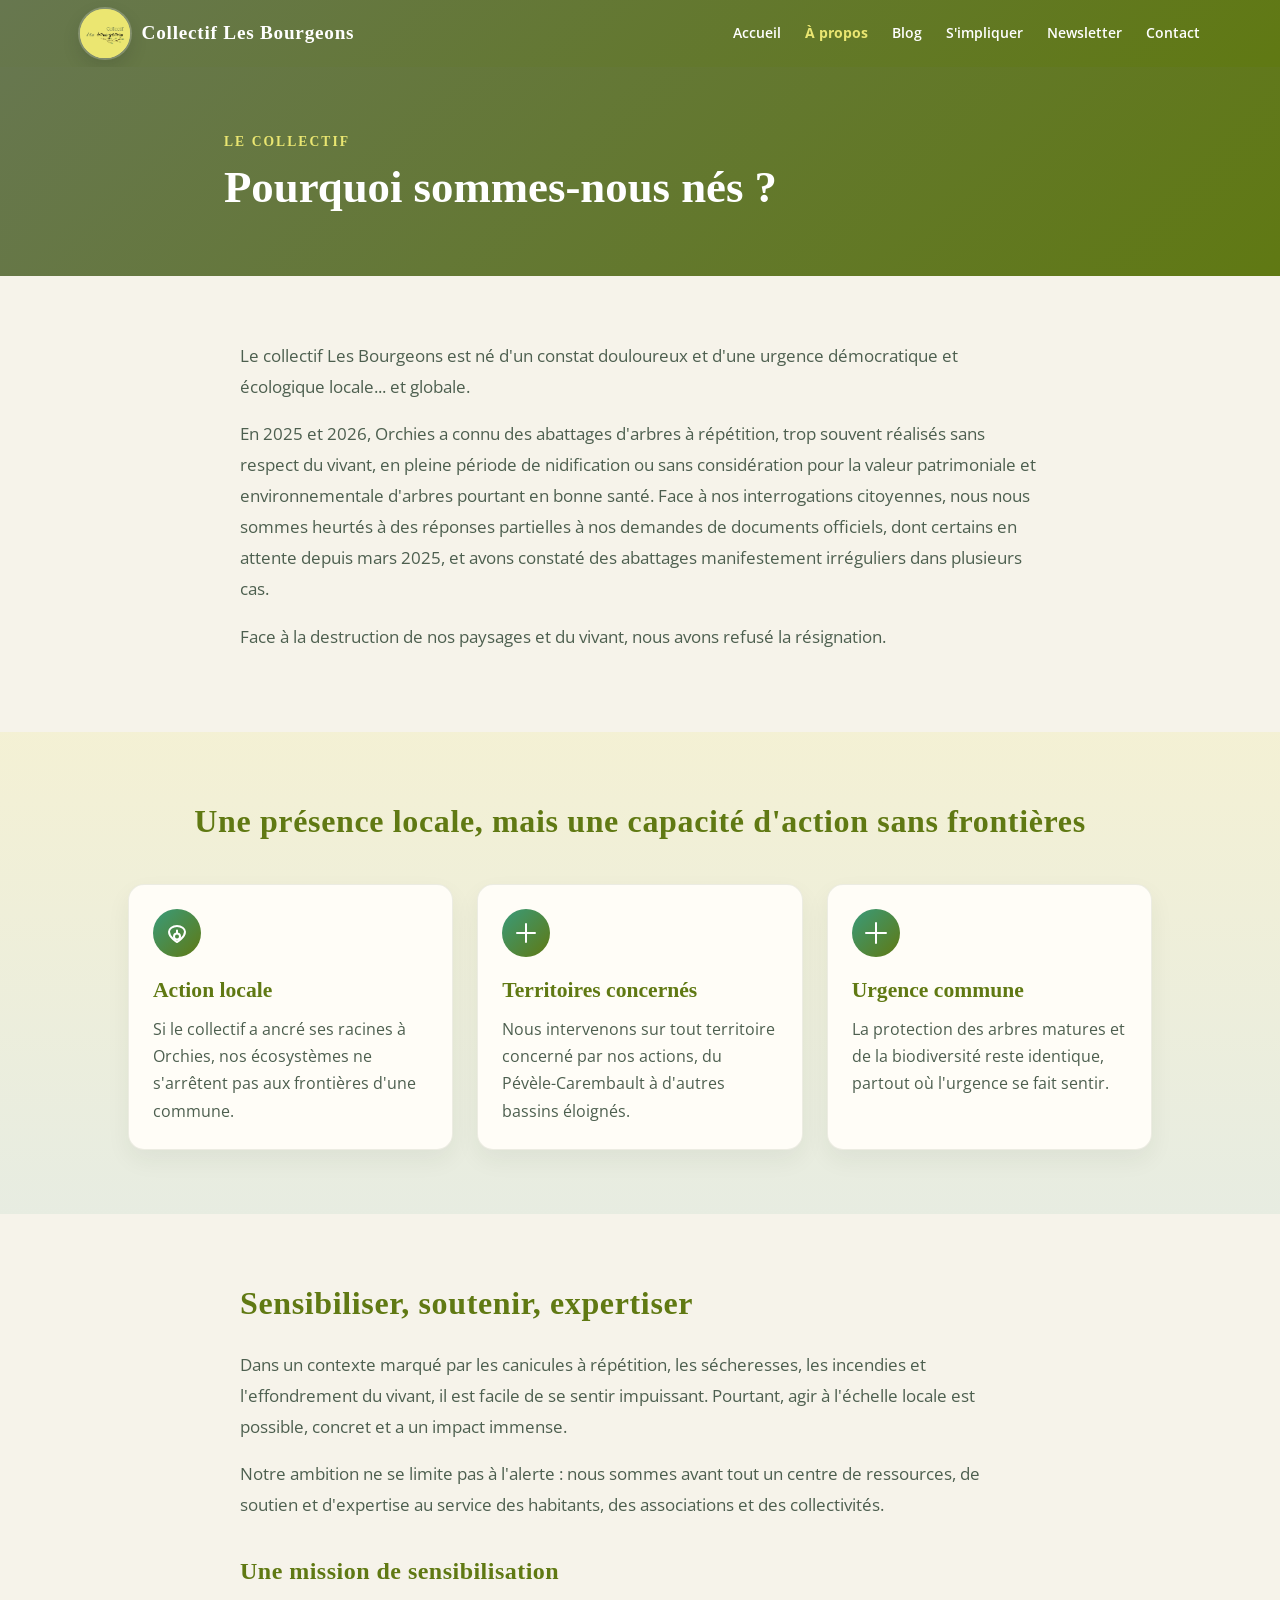
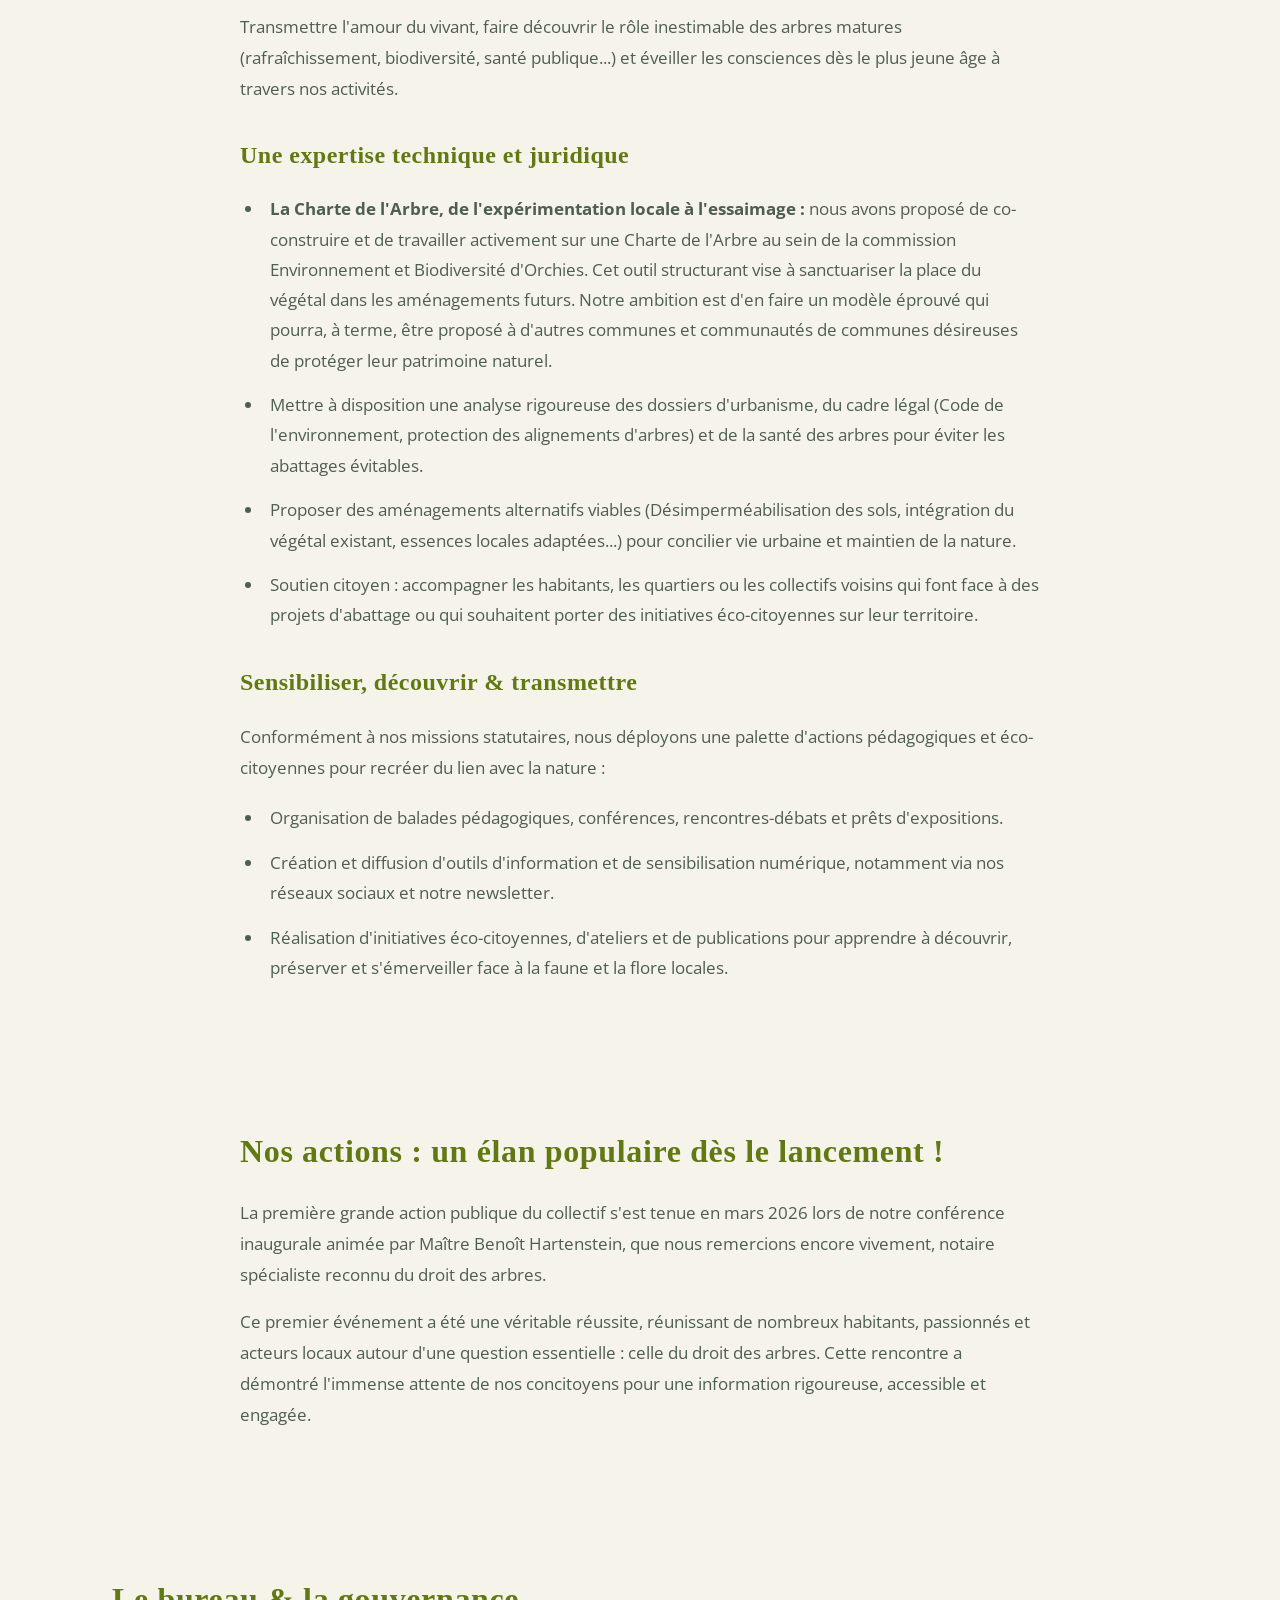
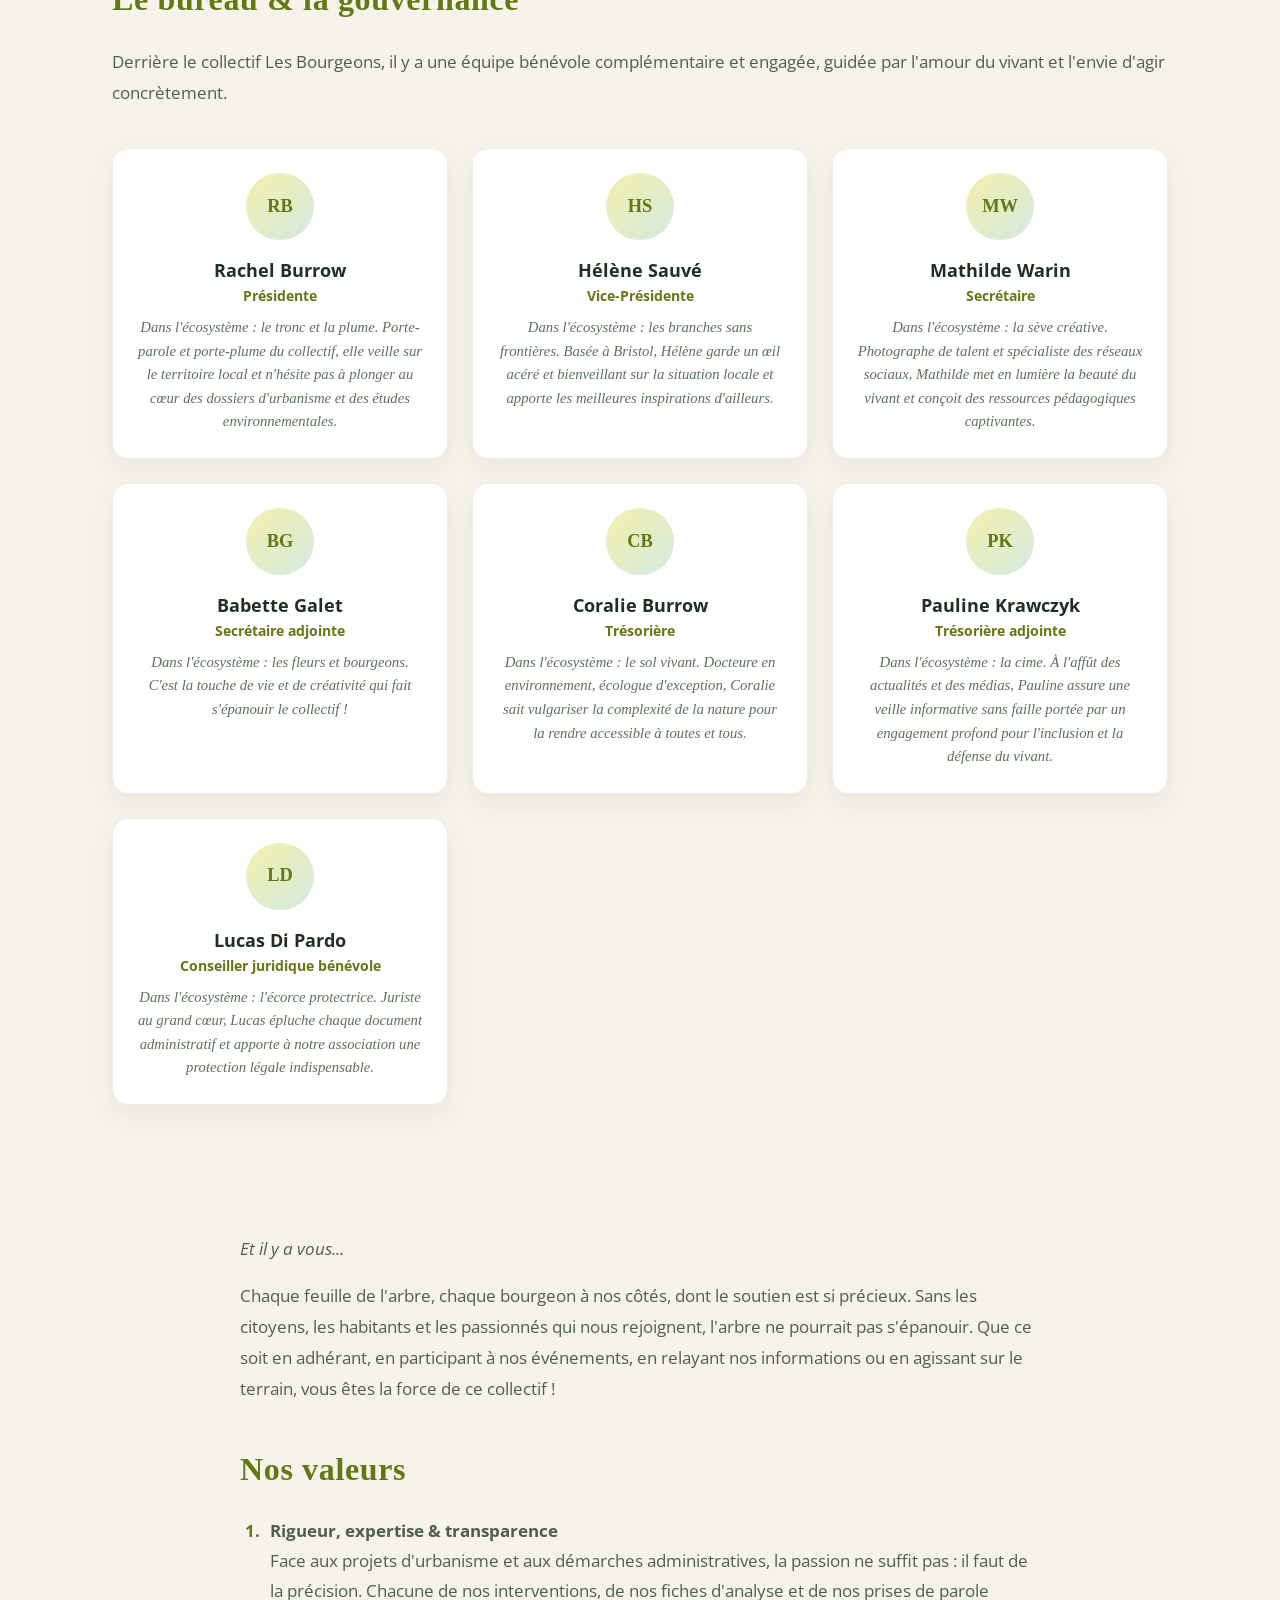
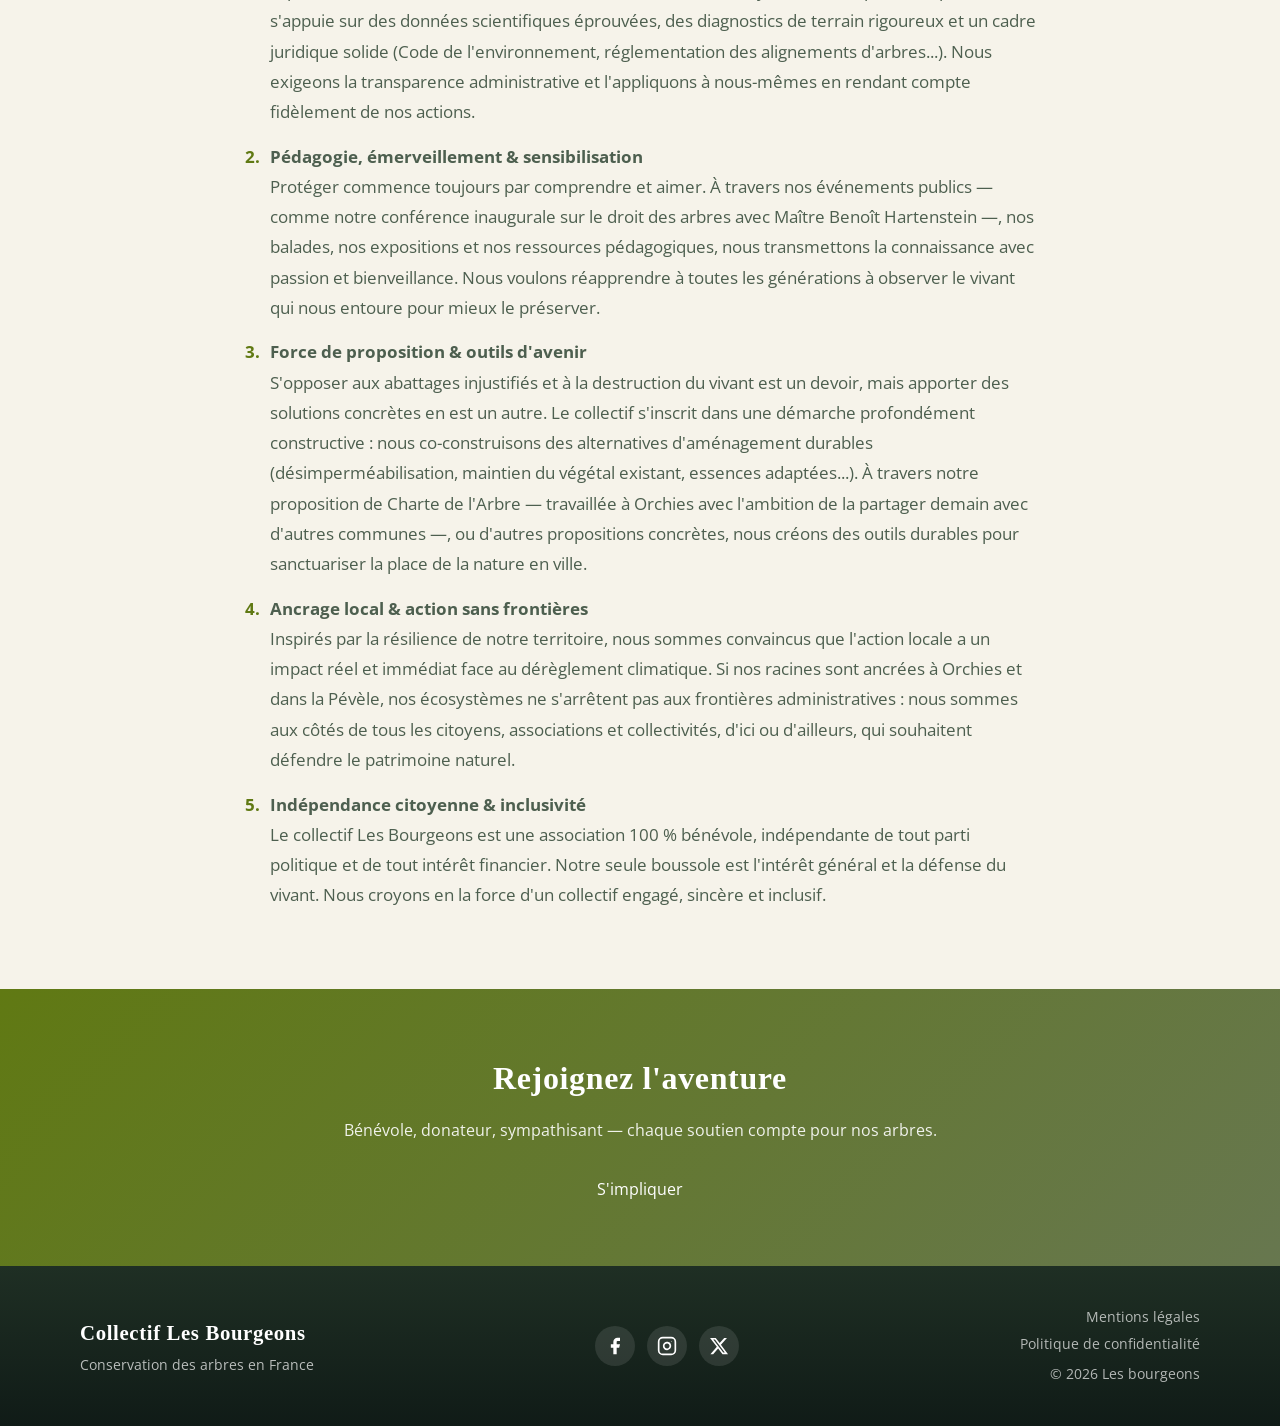
==== commit 02395b65: "change get-involved to agir" ====
--- a/about.html
+++ b/about.html
@@ -23,12 +23,12 @@
           <span class="brand-name">Collectif Les Bourgeons</span>
         </a>
         <div class="nav-links">
-          <a href="index.html">Accueil</a>
-          <a href="about.html" class="active">À propos</a>
-          <a href="blog.html">Blog</a>
-          <a href="get-involved.html">S'impliquer</a>
-          <a href="newsletter.html">Newsletter</a>
-          <a href="contact.html">Contact</a>
+          <a href="/">Accueil</a>
+          <a href="about" class="active">À propos</a>
+          <a href="blog">Blog</a>
+          <a href="agir">S'impliquer</a>
+          <a href="newsletter">Newsletter</a>
+          <a href="contact">Contact</a>
         </div>
         <button id="menu-btn" class="menu-btn" aria-label="Ouvrir le menu">
           <svg fill="none" stroke="currentColor" viewBox="0 0 24 24">
@@ -38,12 +38,12 @@
       </div>
       <div id="mobile-menu" class="mobile-menu">
         <div class="mobile-menu-inner">
-          <a href="index.html">Accueil</a>
-          <a href="about.html" class="active">À propos</a>
-          <a href="blog.html">Blog</a>
-          <a href="get-involved.html">S'impliquer</a>
-          <a href="newsletter.html">Newsletter</a>
-          <a href="contact.html">Contact</a>
+           <a href="/">Accueil</a>
+          <a href="about" class="active">À propos</a>
+          <a href="blog">Blog</a>
+          <a href="agir">S'impliquer</a>
+          <a href="newsletter">Newsletter</a>
+          <a href="contact">Contact</a>
         </div>
       </div>
     </div>
@@ -245,7 +245,7 @@
       <div class="cta-inner">
         <h2>Rejoignez l'aventure</h2>
         <p>Bénévole, donateur, sympathisant — chaque soutien compte pour nos arbres.</p>
-        <a href="get-involved.html" class="btn btn-white">S'impliquer</a>
+        <a href="agir class="btn btn-white">S'impliquer</a>
       </div>
     </section>
 
--- a/styles.css
+++ b/styles.css
@@ -1014,6 +1014,11 @@
   gap: 3rem;
 }
 
+.contact-grid a {
+  color: var(--brand-teal);
+  text-decoration: underline;
+}
+
 .contact-info {
   display: flex;
   flex-direction: column;
@@ -1201,10 +1206,11 @@
 
 @media (min-width: 1024px) {
   .contact-grid {
-    grid-template-columns: 2fr 3fr;
-  }
-}
-
+    grid-template-columns: 1fr;
+    max-width: 42rem;
+    margin: 0 auto;
+  }
+}
 /* =========================================
    Newsletter page
    ========================================= */
@@ -1504,3 +1510,8 @@
   margin-bottom: 1.5rem;
   line-height: 1.7;
 }
+
+.newsletter-soon a{
+  color: var(--brand-teal);
+  text-decoration: underline;
+}
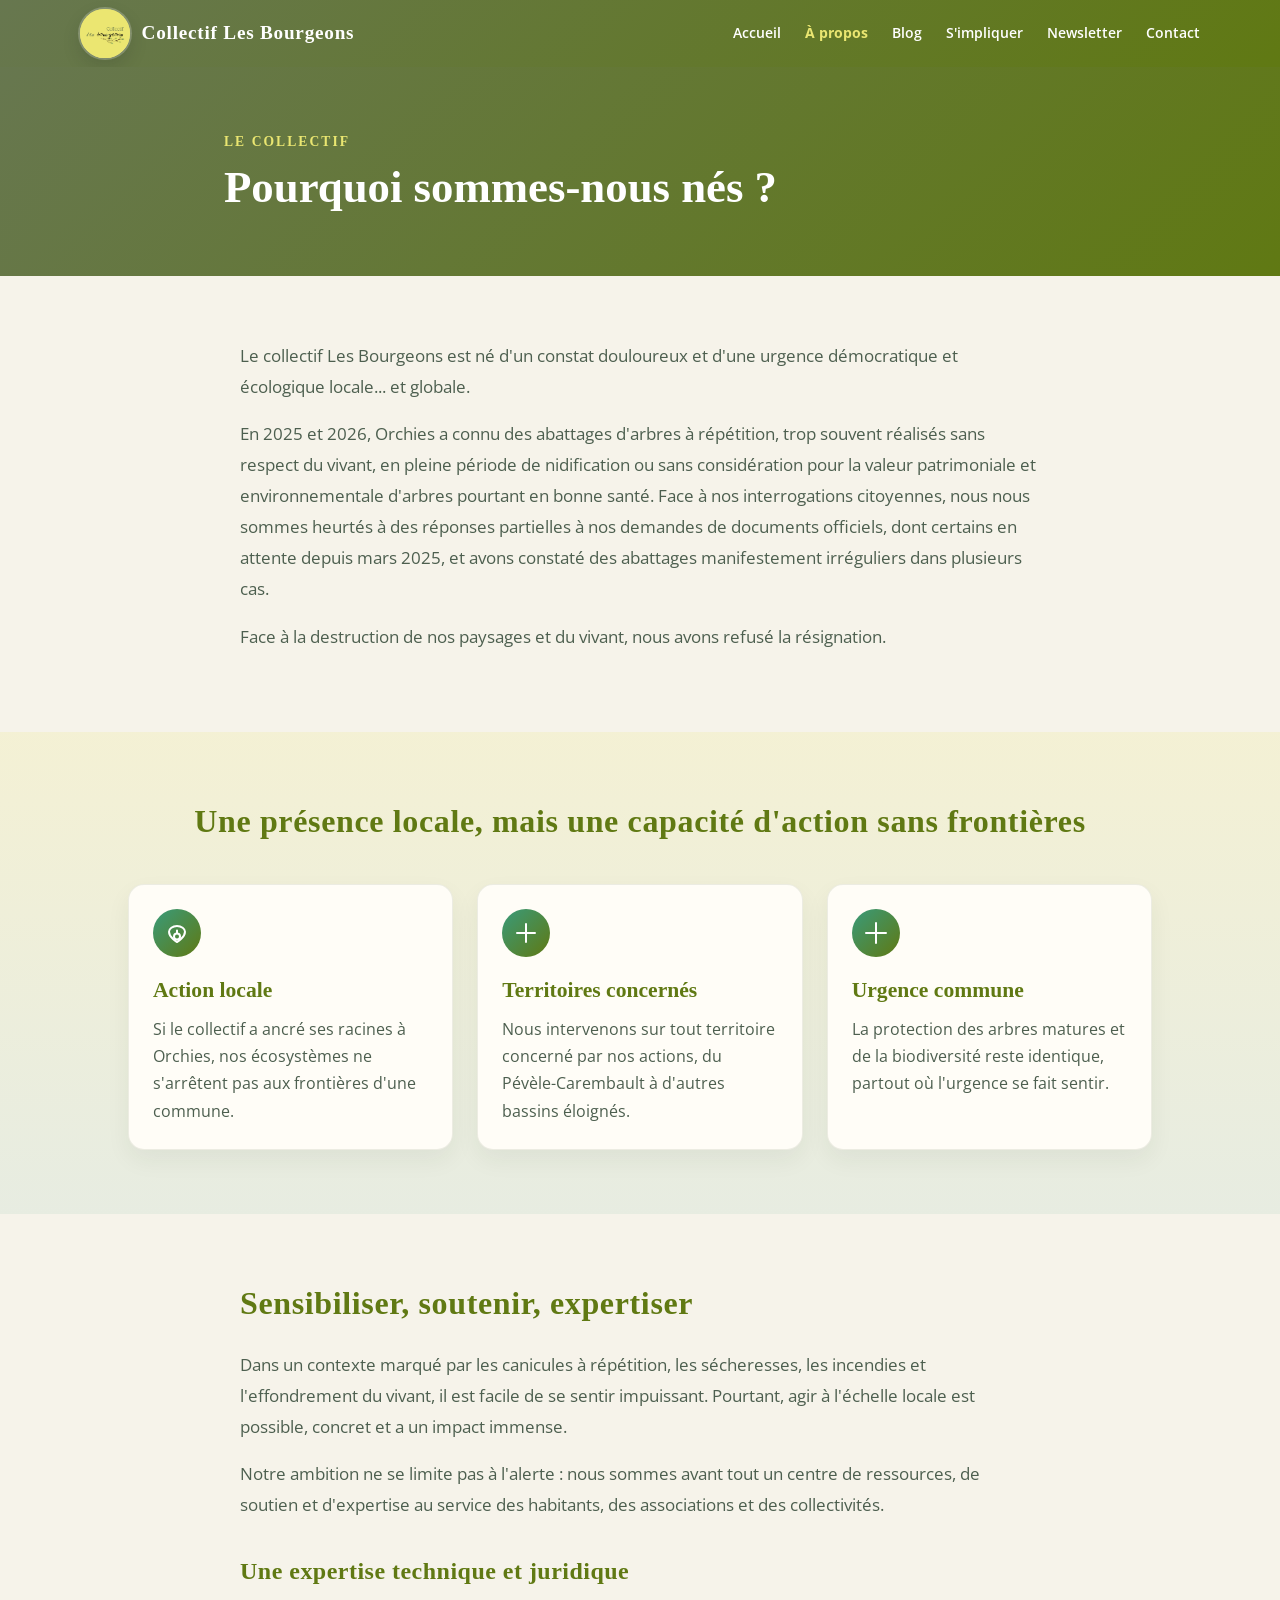
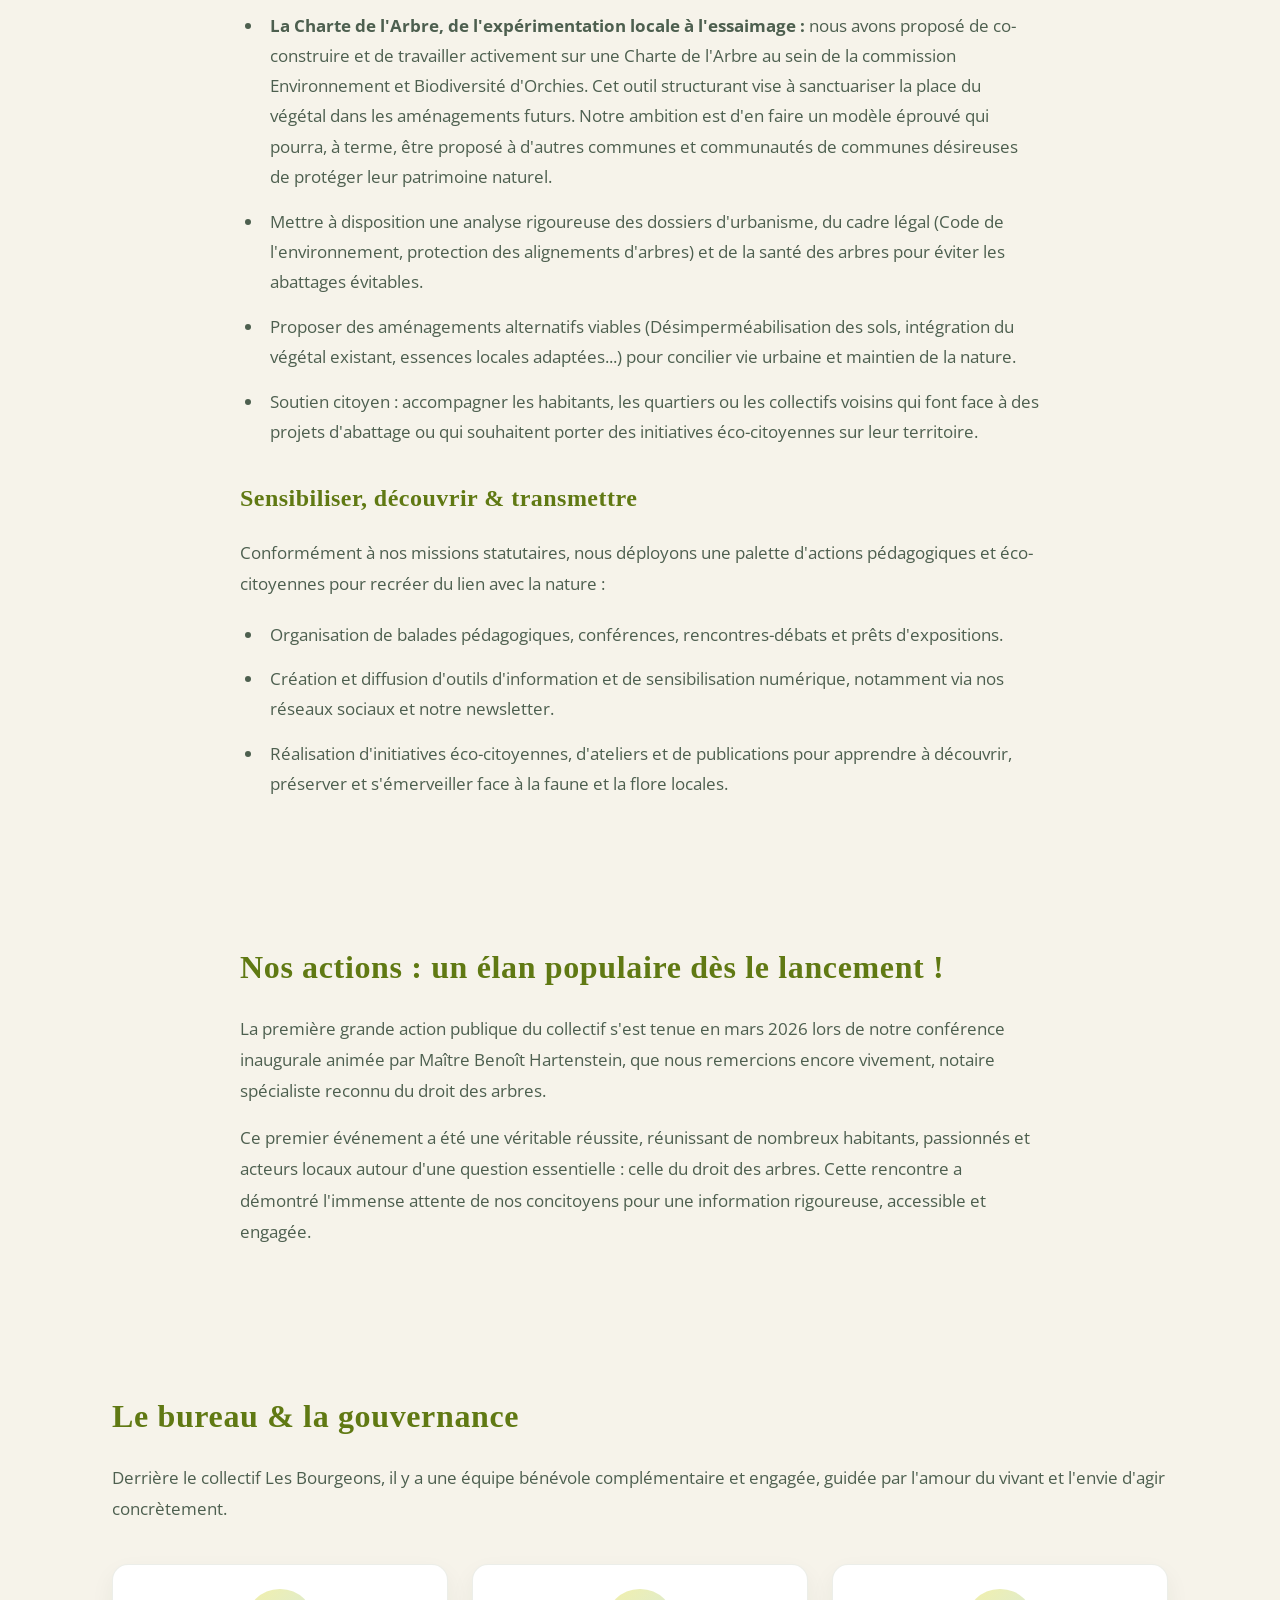
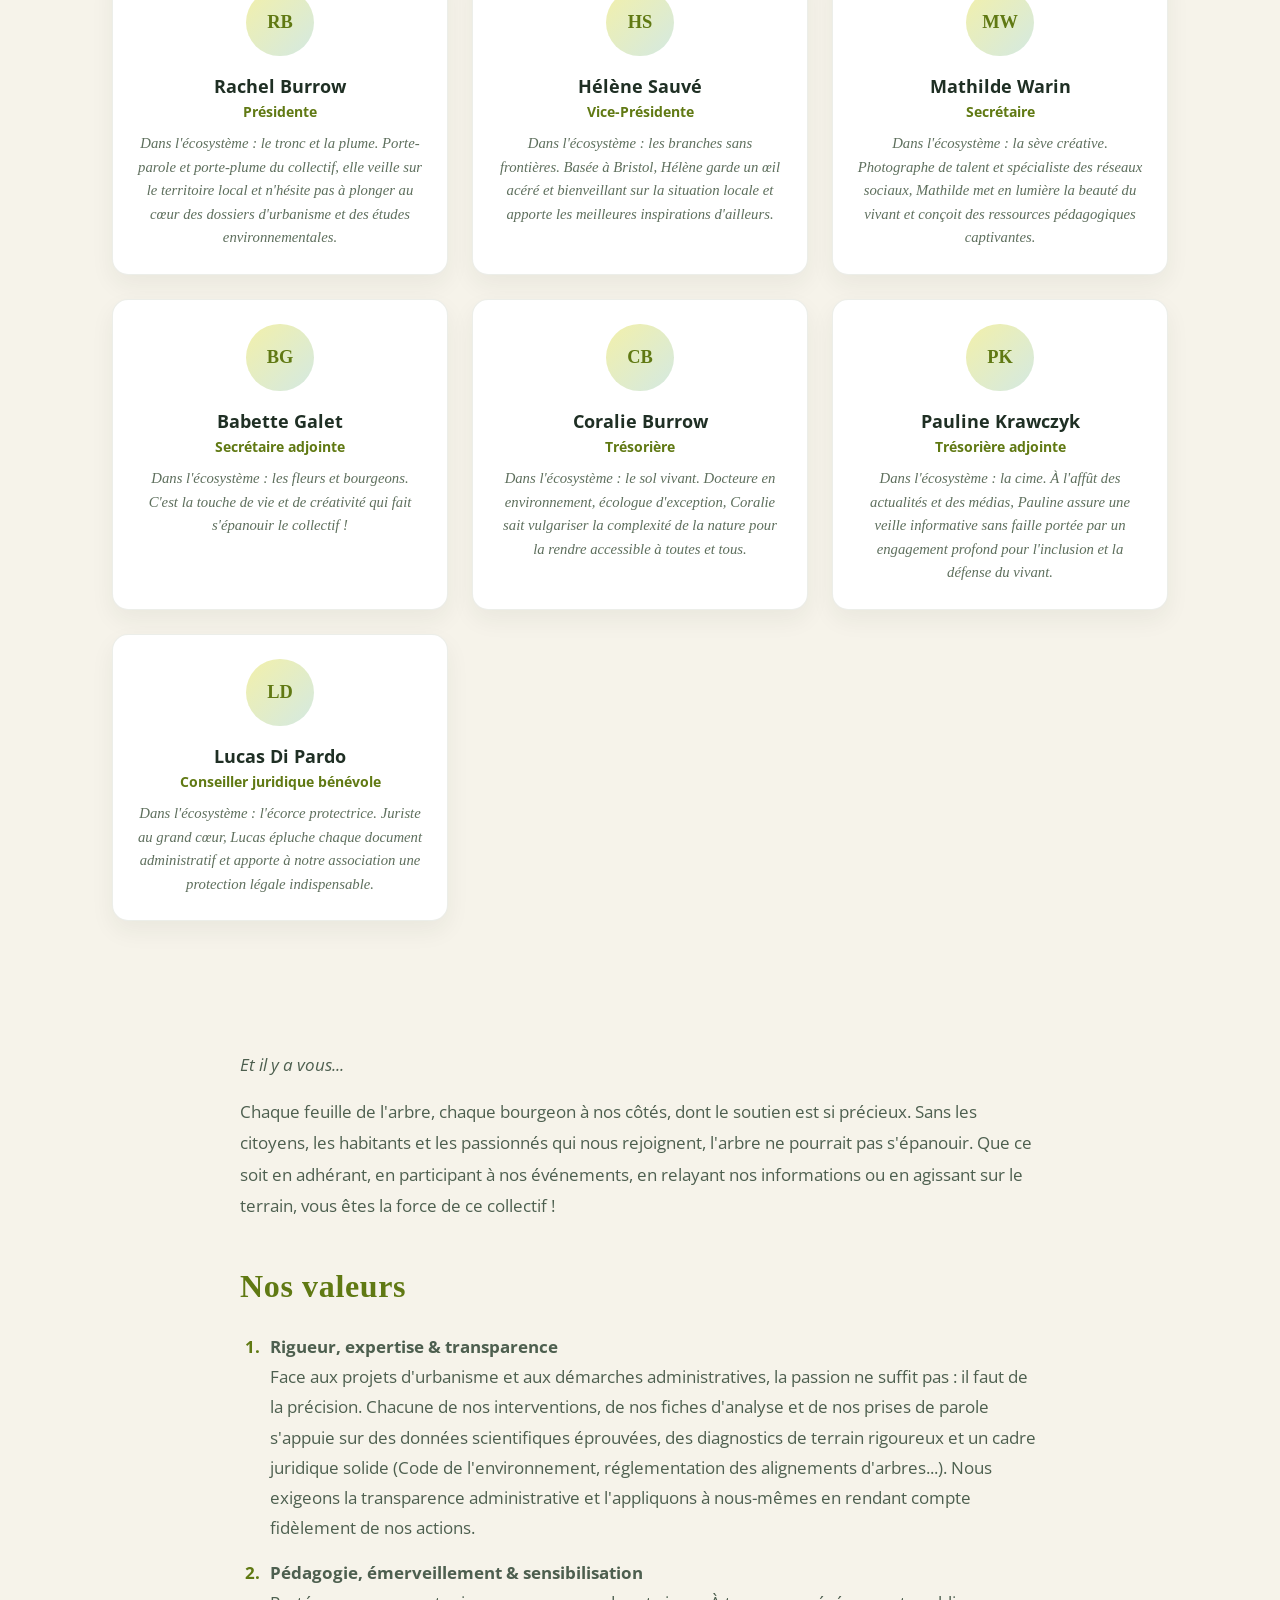
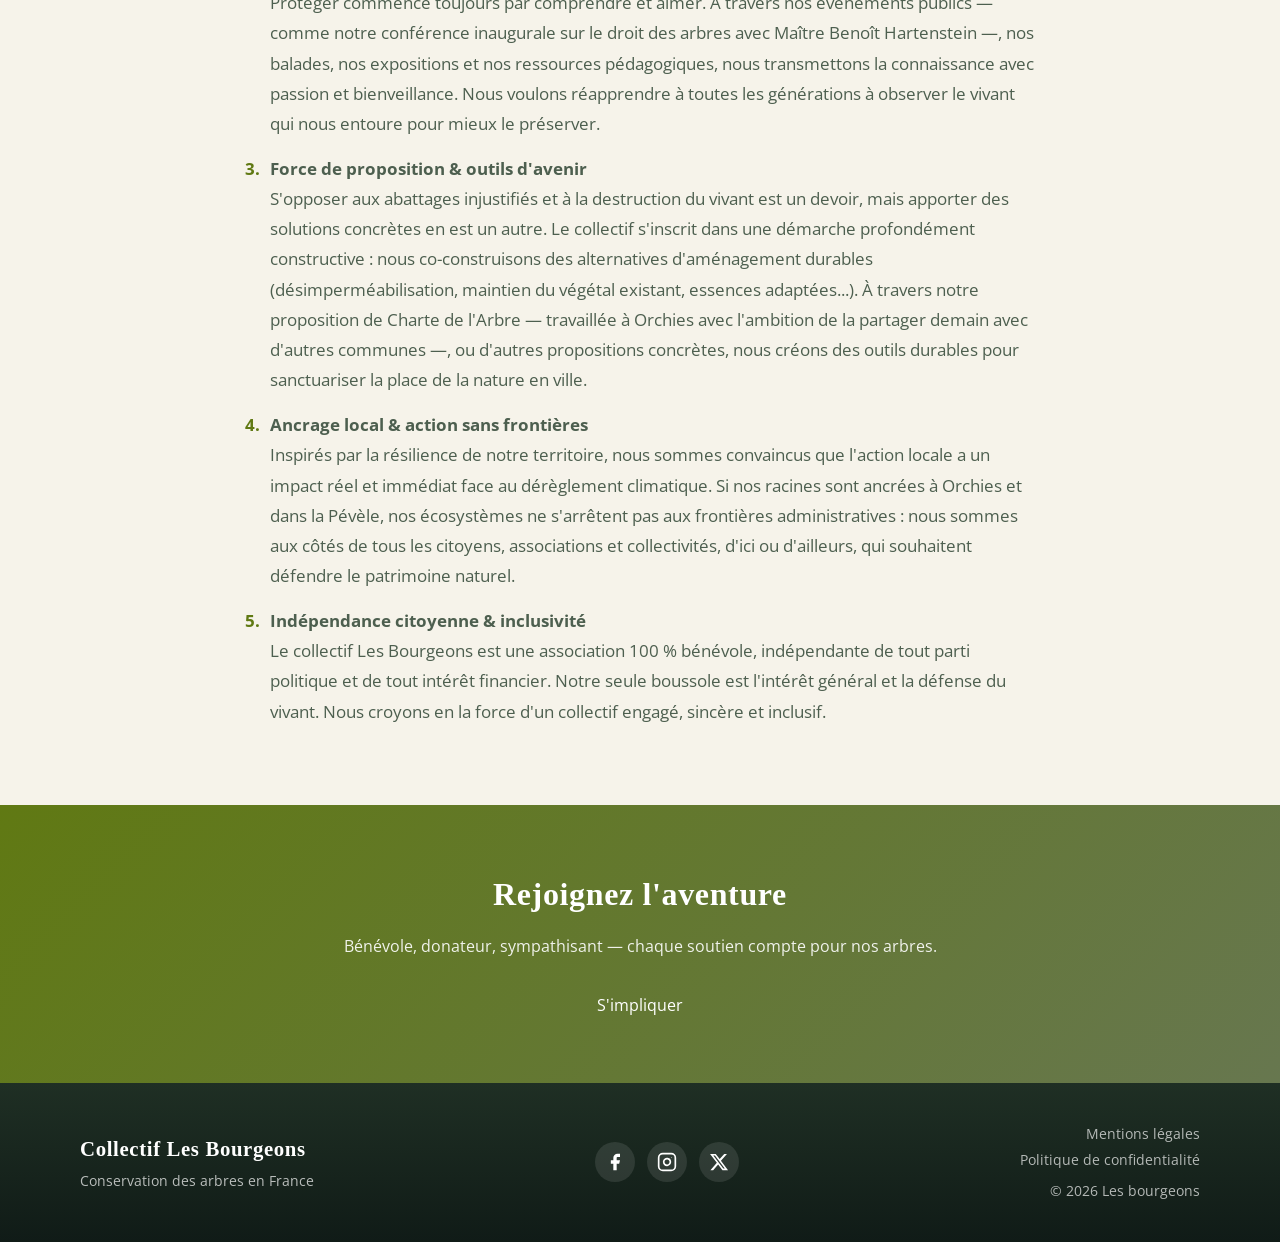
==== commit bc870b56: "replace lorem ipsum with mission" ====
--- a/about.html
+++ b/about.html
@@ -115,11 +115,6 @@
         Notre ambition ne se limite pas à l'alerte : nous sommes avant tout un centre de ressources, de soutien et d'expertise au service des habitants, des associations et des collectivités.
       </p>
 
-      <h3 class="section-title" style="font-size: 1.5rem; margin-top: 2rem;">Une mission de sensibilisation</h3>
-      <p class="body-text">
-        Transmettre l'amour du vivant, faire découvrir le rôle inestimable des arbres matures (rafraîchissement, biodiversité, santé publique...) et éveiller les consciences dès le plus jeune âge à travers nos activités.
-      </p>
-
       <h3 class="section-title" style="font-size: 1.5rem; margin-top: 2rem;">Une expertise technique et juridique</h3>
       <ul class="about-bullets">
         <li>
